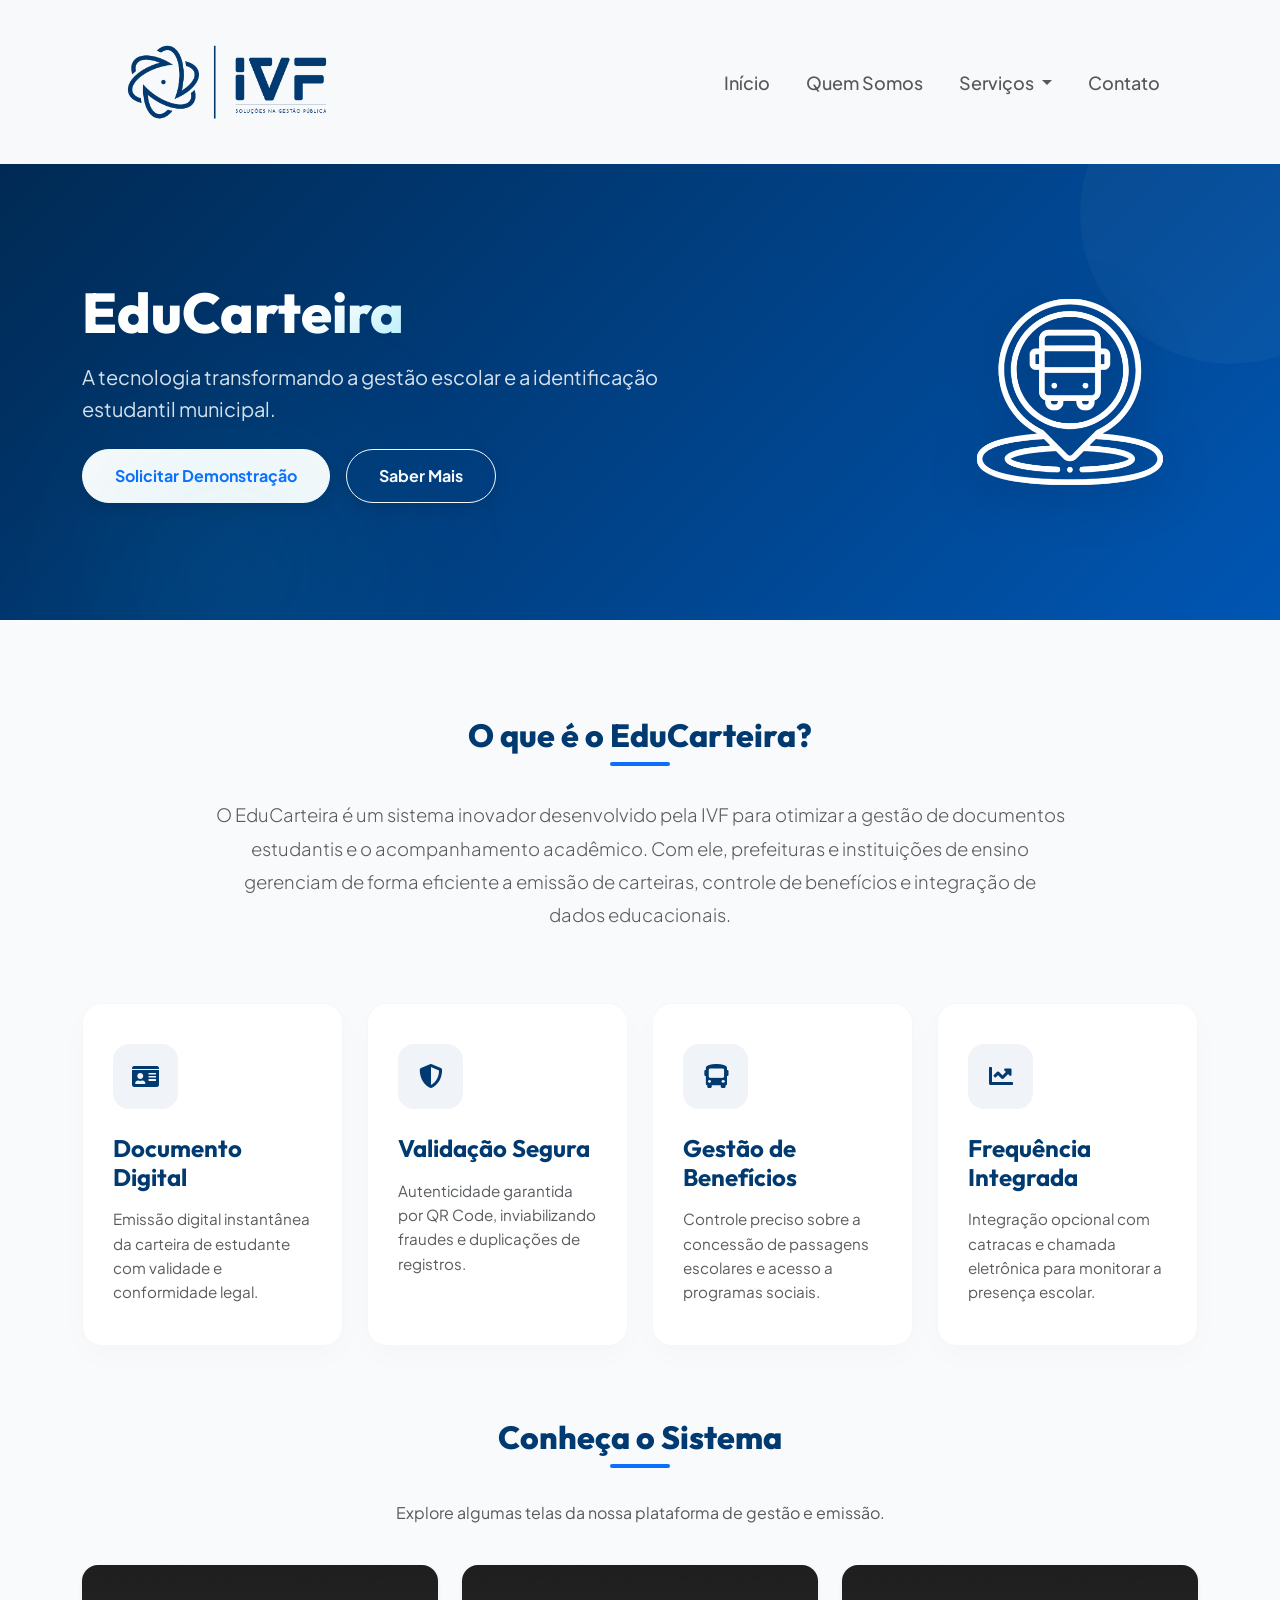
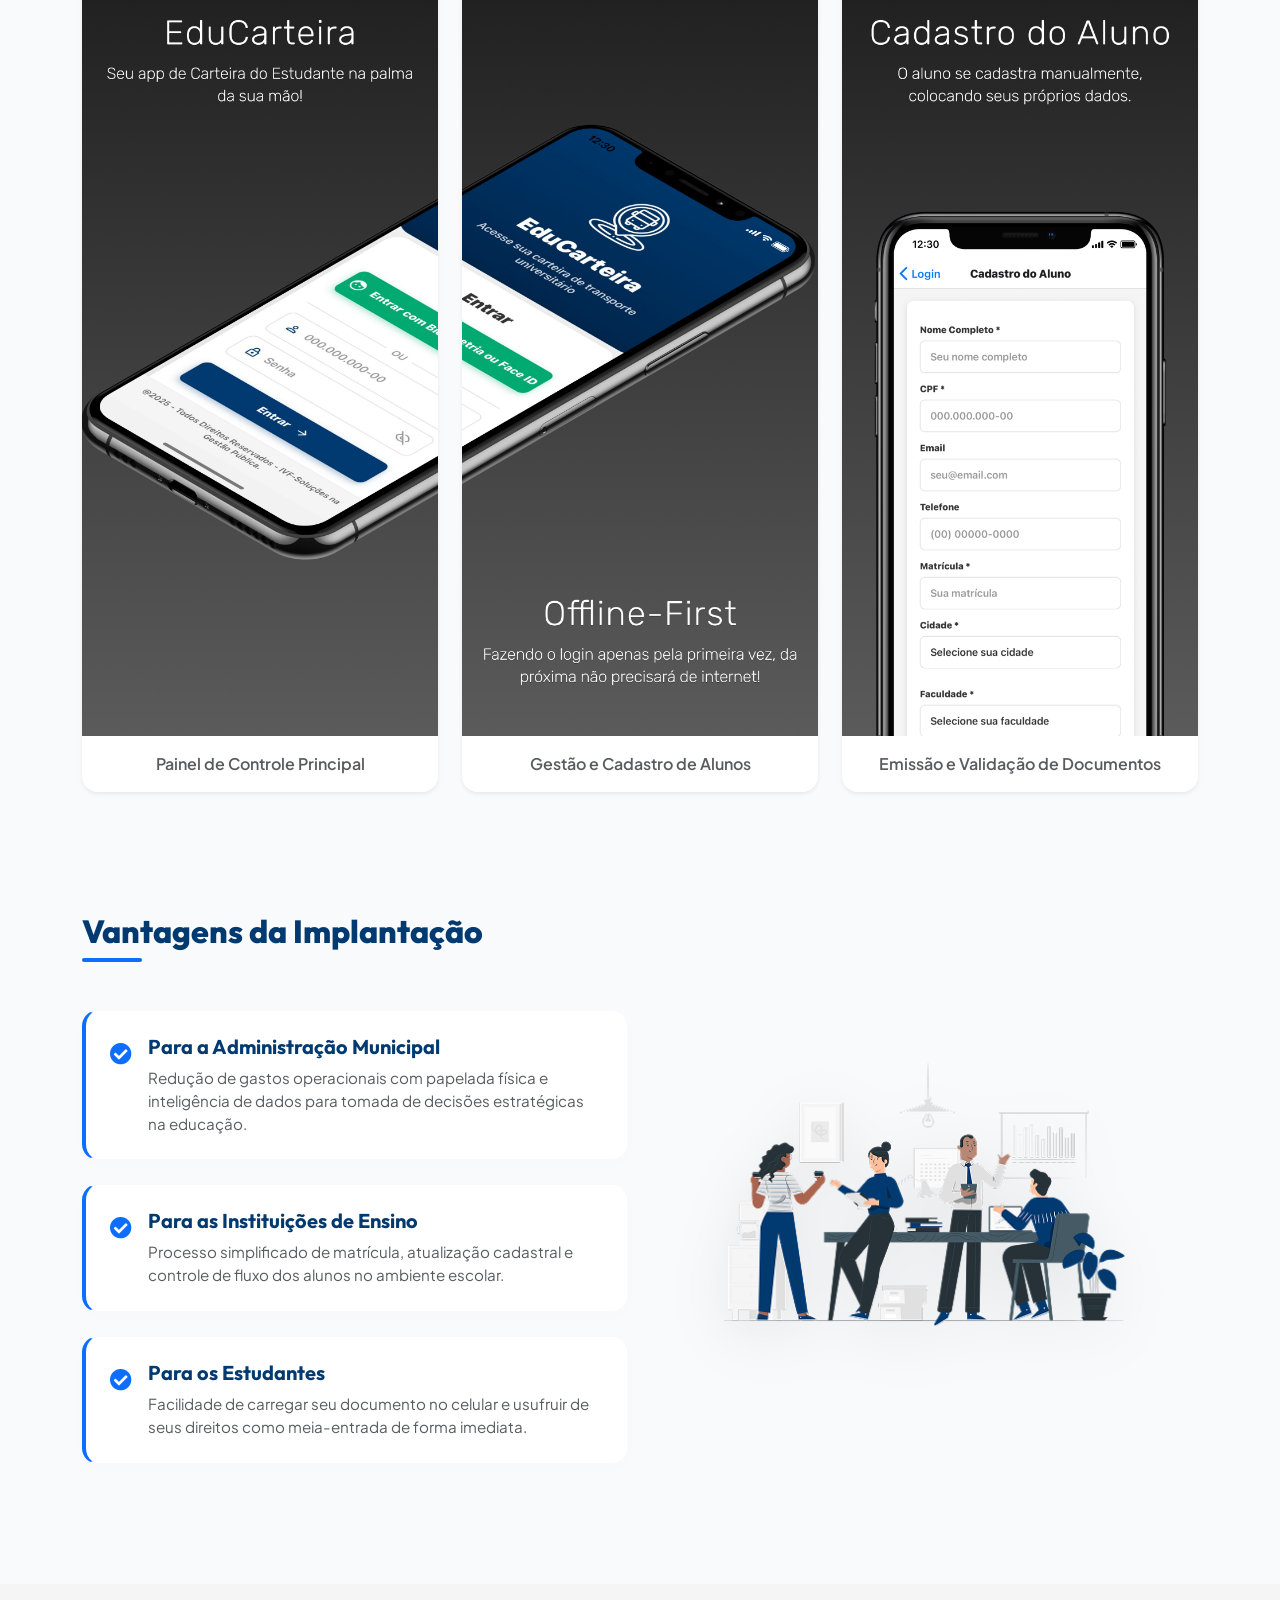
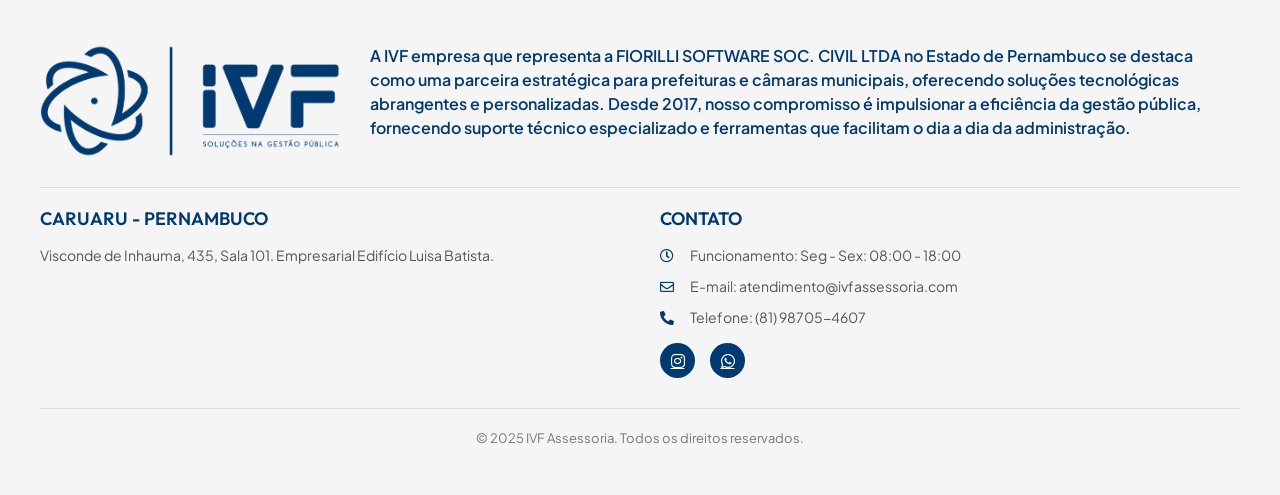
==== educarteira.html @ ff4ed15a "Quarto Commit" ====
<!DOCTYPE html>
<html lang="pt-br">
  <head>
    <meta charset="UTF-8" />
    <meta name="viewport" content="width=device-width, initial-scale=1.0" />
    <title>EduCarteira - IVF ASSESSORIA</title>
    <link rel="preconnect" href="https://fonts.googleapis.com">
    <link rel="preconnect" href="https://fonts.gstatic.com" crossorigin>
    <link href="https://fonts.googleapis.com/css2?family=Outfit:wght@400;600;700;800&family=Plus+Jakarta+Sans:wght@400;500;600;700&display=swap" rel="stylesheet">
    <link rel="stylesheet" href="https://cdn.jsdelivr.net/npm/bootstrap-icons@1.11.3/font/bootstrap-icons.css" integrity="sha384-tViUnnbYAV00FLIhhi3v/dWt3Jxw4gZQcNoSCxCIFNJVCx7/D55/wXsrNIRANwdD" crossorigin="anonymous"/>
    <link href="https://cdn.jsdelivr.net/npm/bootstrap@5.3.2/dist/css/bootstrap.min.css" rel="stylesheet" integrity="sha384-T3c6CoIi6uLrA9TneNEoa7RxnatzjcDSCmG1MXxSR1GAsXEV/Dwwykc2MPK8M2HN" crossorigin="anonymous">
    <link rel="stylesheet" href="https://cdnjs.cloudflare.com/ajax/libs/font-awesome/5.15.4/css/all.min.css" integrity="sha512-1ycn6IcaQQ40/MKBW2W4Rhis/DbILU74C1vSrLJxCq57o941Ym01SwNsOMqvEBFlcgUa6xLiPY/NS5R+E6ztJQ==" crossorigin="anonymous" referrerpolicy="no-referrer" />
    <link rel="stylesheet" href="./assets/css/style.css" />
    <link rel="shortcut icon" type="image/x-icon" href="assets/imgs/icon_white.ico">
    <style>
      :root {
        --primary-color: #003a70;
        --secondary-color: #0d6efd;
        --accent-color: #0dcaf0;
        --hero-bg: linear-gradient(135deg, #002a54 0%, #0056b3 100%);
        --accent-light: rgba(13, 202, 240, 0.15);
        --primary-light: rgba(0, 58, 112, 0.06);
      }

      body {
        font-family: 'Plus Jakarta Sans', sans-serif;
        color: #333333;
        background-color: #f8fafc;
      }

      h1, h2, h3, h4, h5, h6 {
        font-family: 'Outfit', sans-serif;
      }

      /* Hero section */
      .subpage-hero {
        background: var(--hero-bg);
        padding: 100px 0;
        position: relative;
        overflow: hidden;
      }

      .subpage-hero::before {
        content: '';
        position: absolute;
        width: 300px;
        height: 300px;
        background: rgba(255, 255, 255, 0.03);
        border-radius: 50%;
        top: -100px;
        right: -100px;
      }

      .subpage-hero::after {
        content: '';
        position: absolute;
        width: 200px;
        height: 200px;
        background: var(--accent-light);
        filter: blur(100px);
        bottom: -50px;
        left: 10%;
        border-radius: 50%;
      }

      .hero-title {
        font-size: 3.5rem;
        font-weight: 800;
        background: linear-gradient(135deg, #ffffff 40%, var(--accent-color) 100%);
        -webkit-background-clip: text;
        -webkit-text-fill-color: transparent;
        animation: glowingText 4s infinite;
      }

      .hero-subtitle {
        font-size: 1.25rem;
        color: rgba(255, 255, 255, 0.85);
        max-width: 600px;
        line-height: 1.6;
      }

      /* Cards */
      .feature-card {
        background: #ffffff;
        border-radius: 20px;
        border: 1px solid rgba(0, 0, 0, 0.03);
        box-shadow: 0 10px 30px rgba(0, 0, 0, 0.02);
        padding: 40px 30px;
        transition: all 0.4s cubic-bezier(0.165, 0.84, 0.44, 1);
        height: 100%;
        position: relative;
        overflow: hidden;
      }

      .feature-card::before {
        content: '';
        position: absolute;
        width: 100%;
        height: 4px;
        background: var(--secondary-color);
        top: 0;
        left: 0;
        transform: scaleX(0);
        transform-origin: left;
        transition: transform 0.4s ease;
      }

      .feature-card:hover {
        transform: translateY(-8px);
        box-shadow: 0 20px 40px rgba(0, 58, 112, 0.08);
      }

      .feature-card:hover::before {
        transform: scaleX(1);
      }

      .feature-icon-box {
        width: 65px;
        height: 65px;
        border-radius: 16px;
        background: var(--primary-light);
        color: var(--primary-color);
        display: flex;
        align-items: center;
        justify-content: center;
        font-size: 24px;
        margin-bottom: 25px;
        transition: all 0.3s ease;
      }

      .feature-card:hover .feature-icon-box {
        background: var(--primary-color);
        color: #ffffff;
        transform: rotate(5deg);
      }

      /* Benefit item */
      .benefit-item {
        background: #ffffff;
        border-radius: 16px;
        border: 1px solid rgba(0, 0, 0, 0.02);
        box-shadow: 0 4px 20px rgba(0, 0, 0, 0.01);
        padding: 24px;
        transition: all 0.3s ease;
        border-left: 4px solid var(--secondary-color);
      }

      .benefit-item:hover {
        background: #ffffff;
        transform: translateX(8px);
        box-shadow: 0 10px 30px rgba(0, 58, 112, 0.06);
      }

      .benefit-icon {
        color: var(--secondary-color);
        font-size: 22px;
        margin-top: 2px;
      }

      .section-title {
        color: var(--primary-color);
        font-weight: 800;
        position: relative;
        display: inline-block;
        padding-bottom: 12px;
      }

      .section-title::after {
        content: '';
        position: absolute;
        width: 60px;
        height: 4px;
        background: var(--secondary-color);
        bottom: 0;
        left: 50%;
        transform: translateX(-50%);
        border-radius: 2px;
      }

      .section-title.text-start::after {
        left: 0;
        transform: none;
      }

      .btn-custom {
        border-radius: 30px;
        font-weight: 700;
        padding: 14px 32px;
        transition: all 0.3s ease;
        box-shadow: 0 5px 15px rgba(0, 0, 0, 0.1);
      }

      .btn-custom:hover {
        transform: translateY(-2px);
        box-shadow: 0 8px 25px rgba(0, 0, 0, 0.15);
        color: #ffffff !important;
      }
    </style>
  </head>
  <body>
    <!--Cabeçalho-->
    <header class="navbar navbar-expand-sm navbar-light bg-light">
      <div class="container">
        <a class="navbar-brand" href="index.html">
          <img src="./assets/imgs/icon_full_blue1.png" alt="Logo - IVF" />
        </a>
        <button class="navbar-toggler" type="button" data-bs-toggle="collapse" data-bs-target="#navbarNav" aria-controls="navbarNav" aria-expanded="false" aria-label="Toggle navigation">
          <span class="navbar-toggler-icon"></span>
        </button>
        <div class="collapse navbar-collapse" id="navbarNav">
          <ul class="navbar-nav ms-auto">
            <li class="nav-item">
              <a class="nav-link" href="index.html#inicio">Início</a>
            </li>
            <li class="nav-item">
              <a class="nav-link" href="index.html#quem-somos">Quem Somos</a>
            </li>
            <li class="nav-item dropdown">
              <a class="nav-link dropdown-toggle" href="#" id="navbarDropdown" role="button" data-bs-toggle="dropdown" aria-expanded="false">
                Serviços
              </a>
              <ul class="dropdown-menu" aria-labelledby="navbarDropdown">
                <li class="dropdown-submenu">
                  <a class="dropdown-item dropdown-toggle" href="#">Softwares</a>
                  <ul class="dropdown-menu">
                    <li><a class="dropdown-item" href="educarteira.html">EduCarteira</a></li>
                    <li><a class="dropdown-item" href="recadastramento-imobiliario.html">Recadastramento Imobiliário</a></li>
                    <li><a class="dropdown-item" href="feiraraiz.html">FeiraRaiz</a></li>
                    <li><a class="dropdown-item" href="sgce.html">SGCE (Sistema de Gerenciamento de Estoque)</a></li>
                  </ul>
                </li>
                <li><hr class="dropdown-divider"></li>
                <li><a class="dropdown-item" href="index.html#nossos-serviços">Outros Serviços</a></li>
              </ul>
            </li>
            <li class="nav-item">
              <a class="nav-link" href="index.html#contato">Contato</a>
            </li>
          </ul>
        </div>
      </div>
    </header>

    <!-- Hero Section -->
    <div class="subpage-hero">
      <div class="container d-flex flex-column flex-md-row align-items-center justify-content-between">
        <div class="text-center text-md-start">
          <h1 class="hero-title mb-3">EduCarteira</h1>
          <p class="hero-subtitle mb-4">A tecnologia transformando a gestão escolar e a identificação estudantil municipal.</p>
          <div class="d-flex justify-content-center justify-content-md-start gap-3 mt-4">
            <a href="index.html#contato" class="btn btn-light btn-custom text-primary">Solicitar Demonstração</a>
            <a href="#detalhes" class="btn btn-outline-light btn-custom">Saber Mais</a>
          </div>
        </div>
        <div class="mt-5 mt-md-0 d-flex justify-content-center">
          <img src="./assets/imgs/logobranca.png" alt="EduCarteira Logo" class="rotating-logo img-fluid" style="max-width: 280px; filter: drop-shadow(0px 10px 25px rgba(0,0,0,0.25)); animation: floatingAnimation 4s ease-in-out infinite;" />
        </div>
      </div>
    </div>

    <!-- Main Section -->
    <div id="detalhes" class="container my-5 py-5">
      <div class="text-center mb-5">
        <h2 class="section-title mb-4">O que é o EduCarteira?</h2>
        <p class="lead mx-auto text-muted mt-2" style="max-width: 850px; font-size: 1.15rem; line-height: 1.8;">O EduCarteira é um sistema inovador desenvolvido pela IVF para otimizar a gestão de documentos estudantis e o acompanhamento acadêmico. Com ele, prefeituras e instituições de ensino gerenciam de forma eficiente a emissão de carteiras, controle de benefícios e integração de dados educacionais.</p>
      </div>

      <!-- Cards de Funcionalidades -->
      <div class="row g-4 mt-4">
        <div class="col-md-6 col-lg-3">
          <div class="card feature-card">
            <div class="feature-icon-box">
              <i class="fas fa-id-card"></i>
            </div>
            <h4 class="fw-bold mb-3" style="color: var(--primary-color);">Documento Digital</h4>
            <p class="text-muted mb-0" style="font-size: 0.95rem; line-height: 1.6;">Emissão digital instantânea da carteira de estudante com validade e conformidade legal.</p>
          </div>
        </div>
        <div class="col-md-6 col-lg-3">
          <div class="card feature-card">
            <div class="feature-icon-box">
              <i class="fas fa-shield-alt"></i>
            </div>
            <h4 class="fw-bold mb-3" style="color: var(--primary-color);">Validação Segura</h4>
            <p class="text-muted mb-0" style="font-size: 0.95rem; line-height: 1.6;">Autenticidade garantida por QR Code, inviabilizando fraudes e duplicações de registros.</p>
          </div>
        </div>
        <div class="col-md-6 col-lg-3">
          <div class="card feature-card">
            <div class="feature-icon-box">
              <i class="fas fa-bus"></i>
            </div>
            <h4 class="fw-bold mb-3" style="color: var(--primary-color);">Gestão de Benefícios</h4>
            <p class="text-muted mb-0" style="font-size: 0.95rem; line-height: 1.6;">Controle preciso sobre a concessão de passagens escolares e acesso a programas sociais.</p>
          </div>
        </div>
        <div class="col-md-6 col-lg-3">
          <div class="card feature-card">
            <div class="feature-icon-box">
              <i class="fas fa-chart-line"></i>
            </div>
            <h4 class="fw-bold mb-3" style="color: var(--primary-color);">Frequência Integrada</h4>
            <p class="text-muted mb-0" style="font-size: 0.95rem; line-height: 1.6;">Integração opcional com catracas e chamada eletrônica para monitorar a presença escolar.</p>
          </div>
        </div>
      </div>

      <!-- Interface/Screenshot Gallery Section -->
      <div class="row mt-5 pt-4">
        <div class="col-12 text-center mb-4">
          <h3 class="section-title">Conheça o Sistema</h3>
          <p class="text-muted mt-2">Explore algumas telas da nossa plataforma de gestão e emissão.</p>
        </div>
        <div class="col-md-4 mb-4">
          <div class="card border-0 shadow-sm overflow-hidden h-100" style="border-radius: 16px; transition: transform 0.3s ease;">
            <img src="./assets/imgs/1.jpg" alt="EduCarteira - Tela 1" class="img-fluid" style="object-fit: cover; transition: transform 0.3s ease;" onmouseover="this.style.transform='scale(1.05)'" onmouseout="this.style.transform='scale(1)'">
            <div class="card-body bg-white text-center">
              <p class="text-muted mb-0 fw-semibold">Painel de Controle Principal</p>
            </div>
          </div>
        </div>
        <div class="col-md-4 mb-4">
          <div class="card border-0 shadow-sm overflow-hidden h-100" style="border-radius: 16px; transition: transform 0.3s ease;">
            <img src="./assets/imgs/2.jpg" alt="EduCarteira - Tela 2" class="img-fluid" style="object-fit: cover; transition: transform 0.3s ease;" onmouseover="this.style.transform='scale(1.05)'" onmouseout="this.style.transform='scale(1)'">
            <div class="card-body bg-white text-center">
              <p class="text-muted mb-0 fw-semibold">Gestão e Cadastro de Alunos</p>
            </div>
          </div>
        </div>
        <div class="col-md-4 mb-4">
          <div class="card border-0 shadow-sm overflow-hidden h-100" style="border-radius: 16px; transition: transform 0.3s ease;">
            <img src="./assets/imgs/3.jpg" alt="EduCarteira - Tela 3" class="img-fluid" style="object-fit: cover; transition: transform 0.3s ease;" onmouseover="this.style.transform='scale(1.05)'" onmouseout="this.style.transform='scale(1)'">
            <div class="card-body bg-white text-center">
              <p class="text-muted mb-0 fw-semibold">Emissão e Validação de Documentos</p>
            </div>
          </div>
        </div>
      </div>

      <!-- Benefícios Section -->
      <div class="row align-items-center mt-5 pt-5">
        <div class="col-lg-6">
          <h3 class="section-title text-start mb-5">Vantagens da Implantação</h3>
          
          <div class="d-flex gap-3 mb-4 benefit-item">
            <div class="benefit-icon">
              <i class="fas fa-check-circle"></i>
            </div>
            <div>
              <h5 class="fw-bold mb-2" style="color: var(--primary-color);">Para a Administração Municipal</h5>
              <p class="text-muted mb-0" style="font-size: 0.95rem;">Redução de gastos operacionais com papelada física e inteligência de dados para tomada de decisões estratégicas na educação.</p>
            </div>
          </div>

          <div class="d-flex gap-3 mb-4 benefit-item">
            <div class="benefit-icon">
              <i class="fas fa-check-circle"></i>
            </div>
            <div>
              <h5 class="fw-bold" style="color: var(--primary-color);">Para as Instituições de Ensino</h5>
              <p class="text-muted mb-0" style="font-size: 0.95rem;">Processo simplificado de matrícula, atualização cadastral e controle de fluxo dos alunos no ambiente escolar.</p>
            </div>
          </div>

          <div class="d-flex gap-3 mb-4 benefit-item">
            <div class="benefit-icon">
              <i class="fas fa-check-circle"></i>
            </div>
            <div>
              <h5 class="fw-bold" style="color: var(--primary-color);">Para os Estudantes</h5>
              <p class="text-muted mb-0" style="font-size: 0.95rem;">Facilidade de carregar seu documento no celular e usufruir de seus direitos como meia-entrada de forma imediata.</p>
            </div>
          </div>
        </div>
        <div class="col-lg-6 text-center mt-5 mt-lg-0">
          <img src="./assets/imgs/At the office-pana 1.png" alt="Gestão e Planejamento" class="img-fluid" style="max-height: 420px; filter: drop-shadow(0 15px 30px rgba(0,0,0,0.08)); animation: floatingAnimation 6s ease-in-out infinite;" />
        </div>
      </div>
    </div>

    <!-- Footer Section -->
    <footer class="footer">
      <div class="footer-container">
        <div class="footer-top">
          <div class="footer-logo">
            <img src="./assets/imgs/icon_full_blue.png" alt="IVF Logo">
          </div>
          <div class="footer-info">
            <p class="company-title">A IVF empresa que representa a FIORILLI SOFTWARE SOC. CIVIL LTDA no Estado de Pernambuco se destaca como uma parceira estratégica para prefeituras e câmaras municipais, oferecendo soluções tecnológicas abrangentes e personalizadas. Desde 2017, nosso compromisso é impulsionar a eficiência da gestão pública, fornecendo suporte técnico especializado e ferramentas que facilitam o dia a dia da administração.</p>
          </div>
        </div>
        
        <div class="footer-divider"></div>
        
        <div class="footer-bottom">
          <div class="footer-location">
            <h4>CARUARU - PERNAMBUCO</h4>
            <p>Visconde de Inhauma, 435, Sala 101. Empresarial Edifício Luisa Batista.</p>
          </div>
          <div class="footer-contact">
            <h4>CONTATO</h4>
            <p><i class="far fa-clock"></i> Funcionamento: Seg - Sex: 08:00 - 18:00</p>
            <p><i class="far fa-envelope"></i> E-mail: atendimento@ivfassessoria.com</p>
            <p><i class="fas fa-phone-alt"></i> Telefone: (81) 98705-4607</p>
            <div class="footer-social">
              <a href="https://www.instagram.com/ivfassessoria/" target="_blank"><i class="fab fa-instagram"></i></a>
              <a href="https://wa.me/5581987054607" target="_blank"><i class="fab fa-whatsapp"></i></a>
            </div>
          </div>
        </div>
        
        <div class="footer-copyright">
          <p>&copy; 2025 IVF Assessoria. Todos os direitos reservados.</p>
        </div>
      </div>
    </footer>

    <script src="https://cdn.jsdelivr.net/npm/bootstrap@5.3.2/dist/js/bootstrap.bundle.min.js" integrity="sha384-C6RzsynM9kWDrMNeT87bh95OGNyZPhcTNXj1NW7RuBCsyN/o0jlpcV8Qyq46cDfL" crossorigin="anonymous"></script>
    <script src="./assets/script/script.js"></script>
  </body>
</html>
---- assets/css/style.css ----
body {
    margin: 0;
    font-family: 'Plus Jakarta Sans', -apple-system, BlinkMacSystemFont, 'Segoe UI', Roboto, sans-serif;
    padding: 0;
}

h1, h2, h3, h4, h5, h6 {
    font-family: 'Outfit', sans-serif;
}

.section-title {
    font-size: clamp(24px, 4vw, 32px);
    font-weight: 800;
    color: #003a70;
    position: relative;
    display: inline-block;
    padding-bottom: 12px;
    margin-bottom: 25px;
    font-family: 'Outfit', sans-serif;
}

.section-title::after {
    content: '';
    position: absolute;
    width: 50px;
    height: 3px;
    background-color: #0dcaf0;
    bottom: 0;
    left: 50%;
    transform: translateX(-50%);
    border-radius: 2px;
    transition: all 0.3s ease;
}

.section-title.text-start::after {
    left: 0;
    transform: none;
}

@media (max-width: 991px) {
    .section-title {
        display: block;
        text-align: center;
    }
    .section-title::after {
        left: 50%;
        transform: translateX(-50%);
    }
}

header {
    background-color: white;
    display: flex;
    justify-content: space-between;
    align-items: center;
    padding: 0px 20px;
    box-shadow: 0 2px 5px rgba(0, 0, 0, 0.1);

    img {
        width: 230px;
        height: auto;
        margin-left: 30px;
    }
}

.navbar-nav {
    display: flex;
    gap: 20px;
    margin-right: 30px;
    list-style: none;
}

.navbar-nav > li {
    text-decoration: none;
    color: #003a70;
    font-size: 18px;
    font-weight: 500;
}

/* Dropdown Styles */
.navbar-nav .nav-item.dropdown:hover > .dropdown-menu {
    display: block;
}

.dropdown-menu {
    background-color: #ffffff;
    border: none;
    box-shadow: 0 4px 10px rgba(0,0,0,0.1);
    border-radius: 8px;
    padding: 10px 0;
    margin-top: 0;
}

.dropdown-item {
    color: #003a70;
    font-weight: 500;
    padding: 8px 20px;
    transition: all 0.3s ease;
}

.dropdown-item:hover {
    background-color: #f8f9fa;
    color: #0056b3;
    padding-left: 25px;
}

/* Nested Submenu Styles */
.dropdown-submenu {
    position: relative;
}

.dropdown-submenu > .dropdown-menu {
    top: 0;
    right: 100%;
    left: auto;
    margin-top: -1px;
    display: none;
}

.dropdown-submenu:hover > .dropdown-menu {
    display: block;
}

/* Responsive adjustment for submenus */
@media (max-width: 768px) {
    .dropdown-submenu > .dropdown-menu {
        position: static;
        display: block;
        margin-left: 20px;
        box-shadow: none;
        border-left: 2px solid #003a70;
        border-radius: 0;
    }
}

.navbar-nav > li:hover a:hover {
    color: blue;
}

@keyframes fadeInUp {
    from {
        opacity: 0;
        transform: translateY(10px);
    }

    to {
        opacity: 1;
        transform: translateY(0);
    }
}

@keyframes floatingAnimation {
    0% {
        transform: translateY(0);
    }

    50% {
        transform: translateY(-15px);
    }

    100% {
        transform: translateY(0);
    }
}

@keyframes glowingText {
    0% {
        text-shadow: 0 0 5px rgba(255, 255, 255, 0.3);
    }

    50% {
        text-shadow: 0 0 8px rgba(255, 255, 255, 0.8);
    }

    100% {
        text-shadow: 0 0 5px rgba(255, 255, 255, 0.3);
    }
}

.hero-section {
    background: linear-gradient(135deg, #001f40 0%, #003a70 100%), url(../imgs/Component\ 1.svg);
    background-blend-mode: overlay;
    background-size: cover;
    background-position: center;
    background-repeat: no-repeat;
    padding: 120px 0 100px 0;
    position: relative;
    overflow: hidden;
    color: #ffffff;
}

.hero-badge {
    display: inline-block;
    background: rgba(13, 202, 240, 0.15);
    color: #0dcaf0;
    font-family: 'Outfit', sans-serif;
    font-weight: 600;
    font-size: 14px;
    padding: 6px 16px;
    border-radius: 30px;
    margin-bottom: 20px;
    letter-spacing: 0.5px;
    border: 1px solid rgba(13, 202, 240, 0.3);
    animation: fadeInUp 1s ease-out;
}

.hero-title {
    font-size: clamp(2.2rem, 5vw, 3.8rem);
    font-weight: 800;
    line-height: 1.15;
    background: linear-gradient(135deg, #ffffff 40%, #0dcaf0 100%);
    -webkit-background-clip: text;
    -webkit-text-fill-color: transparent;
    margin-bottom: 25px;
    animation: glowingText 3s infinite;
}

.hero-text {
    font-size: clamp(16px, 1.8vw, 18px);
    color: rgba(255, 255, 255, 0.85);
    line-height: 1.6;
    margin-bottom: 35px;
    max-width: 95%;
    animation: fadeInUp 1s ease-out forwards;
    animation-delay: 0.3s;
}

.hero-actions {
    animation: fadeInUp 1s ease-out forwards;
    animation-delay: 0.5s;
}

.btn-custom-hero {
    background-color: #0dcaf0;
    color: #ffffff;
    border: none;
    border-radius: 30px;
    padding: 12px 28px;
    font-weight: 700;
    font-family: 'Outfit', sans-serif;
    transition: all 0.3s ease;
    text-decoration: none;
    box-shadow: 0 4px 15px rgba(13, 202, 240, 0.3);
    display: inline-block;
}

.btn-custom-hero:hover {
    background-color: #0baccc;
    color: #ffffff;
    transform: translateY(-3px);
    box-shadow: 0 8px 25px rgba(13, 202, 240, 0.5);
}

.btn-custom-hero-outline {
    background-color: transparent;
    color: #ffffff;
    border: 2px solid rgba(255, 255, 255, 0.4);
    border-radius: 30px;
    padding: 10px 28px;
    font-weight: 700;
    font-family: 'Outfit', sans-serif;
    transition: all 0.3s ease;
    text-decoration: none;
    display: inline-block;
}

.btn-custom-hero-outline:hover {
    background-color: rgba(255, 255, 255, 0.1);
    border-color: #ffffff;
    color: #ffffff;
    transform: translateY(-3px);
}

.hero-image-wrapper {
    position: relative;
    display: inline-block;
    animation: floatingAnimation 6s ease-in-out infinite;
    transition: all 0.5s ease;
}

.hero-illustration {
    max-height: 400px;
    width: auto;
    filter: drop-shadow(0 10px 30px rgba(0, 0, 0, 0.15));
    transition: transform 0.5s ease;
}

.hero-illustration:hover {
    transform: scale(1.03);
}

/* Apresentação da Empresa */
.intro-section {
    background-color: #ffffff;
    overflow: hidden;
}

.intro-content {
    animation: slideInLeft 1s ease-out;
}

.intro-description {
    color: #4b5563;
    font-size: 16px;
    line-height: 1.7;
    margin-bottom: 20px;
    text-align: justify;
}

.intro-image-wrapper {
    position: relative;
    display: inline-block;
    animation: slideInRight 1s ease-out;
}

.intro-illustration {
    max-height: 420px;
    transition: all 0.5s cubic-bezier(0.165, 0.84, 0.44, 1);
    border-radius: 20px !important;
}

.intro-illustration:hover {
    transform: scale(1.03) rotate(1deg);
    box-shadow: 0 20px 40px rgba(0, 58, 112, 0.12) !important;
}

.parallax-container {
    position: relative;
    height: 400px;
    overflow: hidden;
    background: linear-gradient(135deg, #f0f4f8 0%, #d9e2ec 100%);
    display: flex;
    align-items: center;
    justify-content: center;
    padding: 0 50px;
}

.parallax-image {
    position: absolute;
    opacity: 0.08;
    transition: transform 0.3s ease-out;
    z-index: 1;
}

.parallax-image.left {
    left: 10%;
    transform: rotate(-15deg);
}

.parallax-image.right {
    right: 10%;
    transform: rotate(15deg);
}

.parallax-logo {
    width: clamp(200px, 25vw, 300px);
    height: auto;
}

.parallax-glass-card {
    background: rgba(255, 255, 255, 0.45);
    backdrop-filter: blur(12px);
    -webkit-backdrop-filter: blur(12px);
    border: 1px solid rgba(255, 255, 255, 0.6);
    border-radius: 24px;
    padding: 45px 30px;
    box-shadow: 0 20px 40px rgba(0, 58, 112, 0.06);
    max-width: 750px;
    z-index: 2;
    transition: all 0.3s ease;
}

.parallax-glass-card:hover {
    transform: translateY(-3px);
    background: rgba(255, 255, 255, 0.55);
    border-color: rgba(255, 255, 255, 0.8);
    box-shadow: 0 25px 50px rgba(0, 58, 112, 0.1);
}

.parallax-glass-card h2 {
    color: #003a70;
    font-size: clamp(20px, 3vw, 26px);
    font-weight: 700;
    line-height: 1.45;
    margin: 0;
}

/* Pilares de Valor */
.pillars-section {
    background-color: #f8fafc;
    padding: 80px 0;
}

.pillars {
    margin: 0;
}

.pillar-card {
    background-color: #ffffff;
    border-radius: 20px;
    padding: 40px 30px;
    box-shadow: 0 10px 30px rgba(0, 58, 112, 0.04);
    transition: transform 0.4s cubic-bezier(0.165, 0.84, 0.44, 1), box-shadow 0.4s ease, border-color 0.4s ease;
    border: 1px solid rgba(0, 58, 112, 0.05);
    height: 100%;
    text-align: center;
}

.pillar-card:hover {
    transform: translateY(-10px);
    box-shadow: 0 20px 40px rgba(0, 58, 112, 0.1);
    border-color: rgba(13, 202, 240, 0.3);
}

.pillar-icon {
    width: 76px;
    height: 76px;
    margin: 0 auto 25px;
    background-color: rgba(0, 58, 112, 0.05);
    border-radius: 18px;
    padding: 16px;
    display: flex;
    align-items: center;
    justify-content: center;
    transition: all 0.4s cubic-bezier(0.165, 0.84, 0.44, 1);
}

.pillar-card:hover .pillar-icon {
    background-color: #003a70;
    transform: scale(1.1) rotate(6deg);
}

.pillar-card:hover .pillar-icon img {
    filter: brightness(0) invert(1);
}

.pillar-icon img {
    width: 100%;
    height: 100%;
    object-fit: contain;
    transition: all 0.3s ease;
}

.pillar-card h3 {
    color: #003a70;
    font-size: 20px;
    font-weight: 700;
    margin-bottom: 15px;
    font-family: 'Outfit', sans-serif;
}

.pillar-card p {
    color: #556070;
    font-size: 15px;
    line-height: 1.6;
    margin: 0;
}

.who-we-are {
    background: linear-gradient(135deg, #001f40 0%, #003a70 100%);
    color: white;
    padding: 90px 0;
    position: relative;
    overflow: hidden;
}

.animated-logo-container {
    display: flex;
    justify-content: center;
    align-items: center;
}

.animated-logo {
    position: relative;
    display: inline-flex;
    justify-content: center;
    align-items: center;
}

.animated-logo::after {
    content: '';
    position: absolute;
    width: 250px;
    height: 250px;
    background: rgba(13, 202, 240, 0.25);
    filter: blur(70px);
    border-radius: 50%;
    top: 50%;
    left: 50%;
    transform: translate(-50%, -50%);
    z-index: 1;
    pointer-events: none;
    animation: glowPulse 4s ease-in-out infinite alternate;
}

@keyframes glowPulse {
    0% {
        transform: translate(-50%, -50%) scale(0.9);
        opacity: 0.6;
    }
    100% {
        transform: translate(-50%, -50%) scale(1.1);
        opacity: 1;
    }
}

@keyframes slowSpin {
    from {
        transform: rotate(0deg);
    }
    to {
        transform: rotate(360deg);
    }
}

.rotating-logo {
    width: clamp(180px, 20vw, 260px);
    height: auto;
    position: relative;
    z-index: 2;
    animation: slowSpin 35s linear infinite;
    filter: drop-shadow(0 0 15px rgba(13, 202, 240, 0.2));
}

.content-wrapper {
    padding-left: 0px;
}

.content-wrapper .section-title {
    color: #ffffff;
    font-size: 32px;
    font-weight: 800;
}

.content-wrapper .section-title::after {
    background-color: #0dcaf0;
}

.text-content {
    max-width: 100%;
}

.text-content p {
    font-size: 16px;
    line-height: 1.8;
    color: rgba(255, 255, 255, 0.85);
    margin-bottom: 25px;
    text-align: justify;
}

.text-content p:last-child {
    margin-bottom: 0;
}


.our-services {
    padding: 80px 0;
    background-color: #ffffff;
}

.our-services h2 {
    text-align: center;
    color: #003a70;
    font-size: 36px;
    font-weight: 800;
    margin-bottom: 15px;
    font-family: 'Outfit', sans-serif;
}

.services-description {
    text-align: center;
    max-width: 750px;
    margin: 0 auto 50px;
    color: #556070;
    font-size: 16px;
    line-height: 1.6;
}

.services-container {
    position: relative;
    max-width: 1240px;
    margin: 0 auto;
    padding: 0 45px;
}

.services-slider {
    display: flex;
    overflow-x: hidden;
    scroll-behavior: smooth;
    gap: 24px;
    padding: 25px 8px;
    transition: all 0.3s ease;
    scrollbar-width: none;
}

.services-slider::-webkit-scrollbar {
    display: none;
}

.service-card {
    flex: 0 0 calc(33.333% - 16px);
    background: linear-gradient(135deg, #091a36 0%, #003a70 100%);
    color: white;
    padding: 35px 25px;
    border-radius: 16px;
    box-shadow: 0 10px 30px rgba(0, 58, 112, 0.1);
    transition: transform 0.4s cubic-bezier(0.165, 0.84, 0.44, 1), box-shadow 0.4s ease, border-color 0.4s ease;
    border: 1px solid rgba(255, 255, 255, 0.05);
    display: flex;
    flex-direction: column;
    position: relative;
}

@media (max-width: 991px) {
    .service-card {
        flex: 0 0 calc(50% - 12px);
    }
}

.service-card:hover {
    transform: translateY(-8px) scale(1.02);
    box-shadow: 0 20px 40px rgba(0, 58, 112, 0.25);
    border-color: rgba(13, 202, 240, 0.4);
}

/* Featured Software card highlights */
.service-card.featured-software {
    background: linear-gradient(135deg, #04142b 0%, #003a70 100%);
    border: 1px dashed rgba(13, 202, 240, 0.4);
}

.service-card.featured-software:hover {
    border-style: solid;
    border-color: #0dcaf0;
}

.software-badge {
    position: absolute;
    top: 15px;
    right: 15px;
    background: linear-gradient(135deg, #0dcaf0 0%, #0baccc 100%);
    color: #ffffff;
    font-size: 11px;
    font-weight: 700;
    text-transform: uppercase;
    padding: 4px 10px;
    border-radius: 20px;
    letter-spacing: 0.5px;
    box-shadow: 0 4px 10px rgba(13, 202, 240, 0.2);
}

.service-icon {
    font-size: 2.8rem;
    color: #0dcaf0;
    margin-bottom: 20px;
    display: block;
    text-align: center;
    transition: transform 0.4s ease;
}

.service-card:hover .service-icon {
    transform: scale(1.1) rotate(5deg);
    color: #ffffff;
}

.service-card h3 {
    font-size: 20px;
    margin-bottom: 15px;
    font-weight: 700;
    color: #ffffff;
    text-align: center;
    font-family: 'Outfit', sans-serif;
}

.service-card p {
    font-size: 14.5px;
    line-height: 1.6;
    color: rgba(255, 255, 255, 0.8);
    flex-grow: 1;
    margin-bottom: 20px;
}

.service-link-btn {
    display: inline-block;
    align-self: center;
    background: rgba(13, 202, 240, 0.15);
    color: #0dcaf0;
    text-decoration: none;
    font-size: 13px;
    font-weight: 700;
    padding: 8px 20px;
    border-radius: 30px;
    transition: all 0.3s ease;
    border: 1px solid rgba(13, 202, 240, 0.2);
}

.service-card:hover .service-link-btn {
    background: #0dcaf0;
    color: #ffffff;
    border-color: #0dcaf0;
    box-shadow: 0 4px 15px rgba(13, 202, 240, 0.3);
}

.nav-btn {
    position: absolute;
    top: 50%;
    transform: translateY(-50%);
    width: 46px;
    height: 46px;
    background-color: rgba(255, 255, 255, 0.9);
    color: #003a70;
    border: 1px solid rgba(0, 58, 112, 0.1);
    border-radius: 50%;
    cursor: pointer;
    display: flex;
    align-items: center;
    justify-content: center;
    font-size: 14px;
    box-shadow: 0 4px 15px rgba(0, 0, 0, 0.08);
    transition: all 0.3s cubic-bezier(0.175, 0.885, 0.32, 1.275);
    z-index: 5;
}

.nav-btn:hover {
    background-color: #003a70;
    color: #ffffff;
    transform: translateY(-50%) scale(1.1);
    box-shadow: 0 6px 20px rgba(0, 58, 112, 0.2);
}

.prev-btn {
    left: 10px;
}

.next-btn {
    right: 10px;
}

.contact-section {
    background: linear-gradient(135deg, #00152b 0%, #002c5c 100%);
    color: white;
    padding: 90px 0;
}

.contact-section h2 {
    text-align: center;
    font-size: 36px;
    font-weight: 800;
    margin-bottom: 40px;
    color: white;
    font-family: 'Outfit', sans-serif;
}

.social-icons {
    display: flex;
    justify-content: center;
    gap: 20px;
    margin-bottom: 45px;
}

.social-icon {
    display: flex;
    align-items: center;
    justify-content: center;
    width: 44px;
    height: 44px;
    background-color: rgba(255, 255, 255, 0.08);
    border: 1px solid rgba(255, 255, 255, 0.15);
    border-radius: 50%;
    color: #0dcaf0;
    font-size: 20px;
    transition: all 0.3s ease;
    text-decoration: none;
}

.social-icon:hover {
    transform: translateY(-4px);
    background-color: #0dcaf0;
    color: white;
    box-shadow: 0 8px 20px rgba(13, 202, 240, 0.3);
}

.contact-card-info, .contact-card-form {
    background: rgba(255, 255, 255, 0.04);
    backdrop-filter: blur(12px);
    -webkit-backdrop-filter: blur(12px);
    border: 1px solid rgba(255, 255, 255, 0.08);
    border-radius: 24px;
    padding: 40px 30px;
    box-shadow: 0 15px 35px rgba(0, 0, 0, 0.15);
}

.contact-card-info h3 {
    font-family: 'Outfit', sans-serif;
    font-size: 22px;
    font-weight: 700;
    color: #ffffff;
    margin-bottom: 25px;
}

.map-container {
    width: 100%;
    height: 200px;
    border-radius: 12px;
    overflow: hidden;
    margin-bottom: 25px;
    border: 1px solid rgba(255, 255, 255, 0.1);
}

.contact-details-list {
    display: flex;
    flex-direction: column;
    gap: 20px;
}

.contact-card-info .contact-item {
    display: flex;
    align-items: center;
    gap: 15px;
}

.contact-card-info .contact-item i {
    width: 40px;
    height: 40px;
    background: rgba(255, 255, 255, 0.06);
    border: 1px solid rgba(255, 255, 255, 0.1);
    color: #0dcaf0;
    border-radius: 50%;
    display: flex;
    align-items: center;
    justify-content: center;
    font-size: 15px;
    flex-shrink: 0;
    transition: all 0.3s ease;
}

.contact-card-info .contact-item:hover i {
    background: #0dcaf0;
    color: #ffffff;
    transform: scale(1.1);
}

.contact-card-info .contact-item p {
    margin: 0;
    font-size: 15px;
    color: rgba(255, 255, 255, 0.85);
}

/* Formulário de Contato Moderno */
.contact-form-modern {
    display: flex;
    flex-direction: column;
    gap: 10px;
}

.form-floating-custom {
    position: relative;
    width: 100%;
}

.form-control-custom {
    width: 100%;
    background: rgba(255, 255, 255, 0.05) !important;
    border: 1px solid rgba(255, 255, 255, 0.12) !important;
    border-radius: 12px !important;
    padding: 16px 20px !important;
    color: #ffffff !important;
    font-size: 15px !important;
    transition: all 0.3s ease !important;
    outline: none;
}

.form-control-custom::placeholder {
    color: transparent;
}

.form-floating-custom label {
    position: absolute;
    left: 20px;
    top: 50%;
    transform: translateY(-50%);
    color: rgba(255, 255, 255, 0.45);
    pointer-events: none;
    transition: all 0.3s ease;
    font-size: 15px;
    margin: 0;
}

/* Quando focado ou tem texto, flutua o label */
.form-control-custom:focus ~ label,
.form-control-custom:not(:placeholder-shown) ~ label {
    top: 0;
    left: 15px;
    transform: translateY(-50%) scale(0.85);
    background-color: #001f40; /* Combina com o gradiente do container */
    padding: 0 8px;
    color: #0dcaf0;
    border-radius: 4px;
}

.textarea-custom {
    min-height: 120px;
    resize: vertical;
}

.form-floating-custom textarea.form-control-custom ~ label {
    top: 25px;
}

.form-floating-custom textarea.form-control-custom:focus ~ label,
.form-floating-custom textarea.form-control-custom:not(:placeholder-shown) ~ label {
    top: 0;
}

.form-control-custom:focus {
    border-color: #0dcaf0 !important;
    box-shadow: 0 0 10px rgba(13, 202, 240, 0.2) !important;
}

.submit-btn-modern {
    width: 100%;
    padding: 14px 28px;
    background: linear-gradient(135deg, #0dcaf0 0%, #0baccc 100%);
    color: #ffffff;
    border: none;
    border-radius: 30px;
    font-weight: 700;
    font-family: 'Outfit', sans-serif;
    cursor: pointer;
    transition: all 0.3s ease;
    box-shadow: 0 4px 15px rgba(13, 202, 240, 0.3);
    text-transform: uppercase;
    letter-spacing: 0.5px;
}

.submit-btn-modern:hover {
    transform: translateY(-2px);
    box-shadow: 0 8px 25px rgba(13, 202, 240, 0.5);
    background: linear-gradient(135deg, #0baccc 0%, #0dcaf0 100%);
}

.footer {
    background-color: #f5f5f5;
    padding: 60px 20px 30px;
    color: #333;
}

.footer-container {
    max-width: 1200px;
    margin: 0 auto;
}

.footer-top {
    display: flex;
    flex-wrap: wrap;
    gap: 30px;
    margin-bottom: 30px;
}

.footer-logo {
    flex: 0 0 200px;
}

.footer-logo img {
    max-width: 300px;
    height: auto;
}

.footer-info {
    flex: 1;
    min-width: 300px;
}

.company-title {
    font-weight: 600;
    font-size: 16px;
    margin-bottom: 10px;
    color: #003a70;
}

.company-desc {
    font-size: 14px;
    line-height: 1.6;
    color: #555;
}

.footer-divider {
    height: 1px;
    background-color: #ddd;
    margin: 20px 0;
}

.footer-bottom {
    display: flex;
    flex-wrap: wrap;
    gap: 40px;
    margin-bottom: 30px;
}

.footer-location, .footer-contact {
    flex: 1;
    min-width: 250px;
}

.footer-location h4, .footer-contact h4 {
    color: #003a70;
    font-size: 18px;
    margin-bottom: 15px;
    font-weight: 600;
}

.footer-location p, .footer-contact p {
    font-size: 14px;
    line-height: 1.5;
    margin-bottom: 10px;
    color: #555;
}

.footer-contact p i {
    width: 20px;
    margin-right: 8px;
    color: #003a70;
}

.footer-social {
    display: flex;
    gap: 15px;
    margin-top: 15px;
}

.footer-social a {
    display: flex;
    align-items: center;
    justify-content: center;
    width: 35px;
    height: 35px;
    background-color: #003a70;
    color: white;
    border-radius: 50%;
    transition: all 0.3s ease;
}

.footer-social a:hover {
    background-color: #002550;
    transform: translateY(-3px);
}

.footer-copyright {
    text-align: center;
    padding-top: 20px;
    border-top: 1px solid #ddd;
    font-size: 13px;
    color: #777;
}

/* Responsividade aprimorada para mobile */
@media (max-width: 768px) {
    body {
        margin: 0;
        font-family: 'Segoe UI', Tahoma, Geneva, Verdana, sans-serif;
        -webkit-font-smoothing: antialiased;
        overflow-x: hidden;
    }

    /* Header com logo e nav centralizados */
    header {
        flex-direction: column;
        align-items: center;
        padding: 15px;
        position: sticky;
        top: 0;
        z-index: 10;
    }

    header img {
        width: clamp(120px, 35vw, 150px);
        margin: 0 auto 10px; /* Centraliza e dá espaço abaixo */
    }

    nav {
        display: flex;
        justify-content: center; /* Centraliza os links horizontalmente */
        width: 100%;
    }

    nav ul {
        display: flex;
        flex-direction: row; /* Mantém os itens em linha */
        flex-wrap: wrap; /* Permite quebra de linha se necessário */
        justify-content: center; /* Centraliza os itens horizontalmente */
        align-items: center;
        list-style: none;
        padding: 0;
        margin: 0;
        gap: 15px;
        width: 100%; /* Ocupa toda a largura disponível */
    }

    nav li {
        width: auto; /* Garante que o li ocupe apenas o espaço necessário */
        text-align: center;
        margin: 0; /* Remove qualquer margem que possa interferir */
        padding: 0; /* Remove padding para evitar deslocamento */
    }

    nav a {
        display: block;
        font-size: clamp(14px, 4vw, 16px);
        padding: 5px 10px;
        text-decoration: none;
        color: #003a70;
        transition: all 0.3s ease;
        text-transform: uppercase;
        font-weight: 500;
        width: auto; /* Ajusta a largura do link */
        text-align: center; /* Centraliza o texto dentro do link */
    }

    nav a:hover {
        color: blue;
        background-color: rgba(0, 0, 0, 0.05);
        border-radius: 5px;
    }
    /* Ajuste na seção .content para corrigir o background */
    .content {
        flex-direction: column !important;
        padding: clamp(40px, 10vw, 60px) 20px;
        min-height: 400px;
        background-image: url('../imgs/Component\ 1.svg');
        background-size: cover;
        background-position: center;
        background-repeat: no-repeat;
        background-color: #003a70;
    }

    .content .container {
        flex-direction: column !important;
        width: 100%;
        margin: 0 auto;
    }

    .description {
        max-width: 100%;
        margin-bottom: 25px;
        order: 1;
    }

    .description h1 {
        font-size: clamp(18pt, 6vw, 20pt);
        margin-bottom: 15px;
    }

    .description h3 {
        font-size: clamp(12pt, 4vw, 14pt);
        width: 90%;
        margin: 0 auto;
        line-height: 1.6;
        text-align: center;
    }

    .illustration {
        margin: 0 auto 20px;
        padding: 10px;
        max-width: 80%;
        order: 1;
    }

    .illustration img {
        max-width: 100%;
        width: clamp(200px, 80vw, 300px);
        height: auto;
        margin: 0 auto;
        display: block;
    }

    .company-intro {
        flex-direction: column;
        padding: clamp(30px, 8vw, 40px) 15px;
    }

    .intro-text {
        padding: 0;
        margin-bottom: 20px;
    }

    .intro-text h2 {
        font-size: clamp(20px, 5vw, 24px);
        margin-bottom: 15px;
    }

    .intro-text p {
        font-size: clamp(13px, 3.5vw, 14px);
        line-height: 1.7;
    }

    .intro-image {
        max-width: 100%;
        padding: 0;
    }

    .intro-image img {
        width: 100%;
        max-width: 400px;
        margin: 0 auto;
        display: block;
    }

    .parallax-container {
        flex-direction: column;
        height: auto;
        padding: 30px 15px;
        gap: 20px;
    }

    .parallax-logo {
        width: clamp(150px, 50vw, 200px);
        margin: 0 auto;
    }

    .parallax-container .text-center h2 {
        font-size: clamp(18px, 4.5vw, 22px);
    }

    .pillars {
        flex-direction: column;
        padding: clamp(30px, 8vw, 40px) 15px;
        gap: 20px;
    }

    .pillar-card {
        max-width: 90%;
        margin: 0 auto;
        padding: 15px;
        width: 90%;
    }

    .pillar-icon {
        width: clamp(60px, 15vw, 80px);
        height: clamp(60px, 15vw, 80px);
    }

    .pillar-card h3 {
        font-size: clamp(16px, 4vw, 18px);
    }

    .pillar-card p {
        font-size: clamp(13px, 3.5vw, 14px);
    }

    /* Seção Quem Somos - Logo menor */
    .who-we-are {
        padding: clamp(30px, 8vw, 40px) 15px;
    }

    .who-we-are .container {
        flex-direction: column !important;
        align-items: center;
        text-align: center;
    }

    .animated-logo {
        flex: 0 0 auto;
        padding: 0;
        margin-bottom: 20px;
        width: 100%;
        display: flex;
        justify-content: center;
    }

    .rotating-logo {
        width: clamp(150px, 50vw, 250px) !important;
        max-width: 100%;
        height: auto;
    }

    .content-wrapper {
        padding: 0;
        text-align: center;
        width: 100%;
    }

    .content-wrapper h2 {
        font-size: clamp(22px, 5.5vw, 28px);
        text-align: center;
    }

    .content-wrapper h2::after {
        left: 50%;
        transform: translateX(-50%);
        width: 40px;
    }

    .text-content {
        text-align: center;
        padding: 0 10px;
    }

    .text-content p {
        font-size: clamp(13px, 3.5vw, 14px);
        line-height: 1.7;
        text-align: center;
    }


    .our-services {
        padding: clamp(30px, 8vw, 40px) 15px;
    }

    .our-services h2 {
        font-size: clamp(20px, 5vw, 24px);
        margin-bottom: 15px;
    }

    .services-description {
        font-size: clamp(13px, 3.5vw, 14px);
        margin-bottom: 25px;
    }

    .services-container {
        padding: 0 10px;
        position: relative;
    }

    .services-slider {
        gap: 15px;
        overflow-x: auto;
        -webkit-overflow-scrolling: touch;
        scroll-snap-type: x mandatory;
    }

    .service-card {
        flex: 0 0 clamp(280px, 85vw, 320px); /* Largura fixa e consistente */
        margin: 0 auto;
        padding: 15px;
        scroll-snap-align: center;
    }

    .service-card h3 {
        font-size: clamp(16px, 4vw, 18px);
    }

    .service-card p {
        font-size: clamp(12px, 3.2vw, 14px);
    }

    .nav-btn {
        width: 32px;
        height: 32px;
        font-size: 16px;
        display: none; /* Botões ocultos, rolagem manual */
    }

    /* Seção de Contato - Tudo centralizado */
    .contact-section {
        padding: clamp(30px, 8vw, 40px) 15px;
        text-align: center;
    }

    .contact-section h2 {
        font-size: clamp(20px, 5vw, 24px);
        margin-bottom: 20px;
    }

    .social-icons {
        gap: 15px;
        justify-content: center;
    }

    .social-icon {
        width: 35px;
        height: 35px;
        font-size: 20px;
    }

    .contact-content {
        flex-direction: column;
        gap: 25px;
        align-items: center;
    }

    .contact-info,
    .contact-form-container {
        max-width: 100%;
        min-width: 0;
        text-align: center;
    }

    .contact-info {
        padding: 0 10px;
    }

    .location-block h3 {
        font-size: clamp(16px, 4vw, 18px);
    }

    .map-container {
        margin: 0 auto 15px;
        max-width: 100%;
    }

    .contact-details {
        display: flex;
        flex-direction: column;
        align-items: center;
        gap: 10px;
    }

    .contact-item {
        justify-content: center;
    }

    .contact-form-container {
        margin-top: 0;
        width: 100%;
        max-width: 400px;
    }

    .contact-form {
        padding: 20px;
    }

    .form-group {
        margin-bottom: 12px;
    }

    .contact-form input,
    .contact-form textarea {
        padding: 10px;
        font-size: clamp(13px, 3.5vw, 14px);
    }

    .contact-form textarea {
        min-height: 100px;
    }

    .submit-btn {
        padding: 10px;
        font-size: clamp(14px, 3.5vw, 16px);
    }


    /* Rodapé */
    .footer {
        padding: clamp(30px, 8vw, 40px) 15px 20px;
    }
    .footer-top,
    .footer-bottom {
        flex-direction: column;
        gap: 0; /* Reduzido de 20px para 10px */
    }
    .footer-logo {
        text-align: center;
    }
    .footer-logo img {
        max-width: clamp(250px, 50vw, 250px);
    }
    .footer-info {
        text-align: center;
    }
    .company-title {
        font-size: clamp(14px, 3.5vw, 16px);
    }
    .footer-location,
    .footer-contact {
        min-width: 100%;
        text-align: center;
    }
    .footer-location h4,
    .footer-contact h4 {
        font-size: clamp(16px, 4vw, 18px);
    }
    .footer-location p,
    .footer-contact p {
        font-size: clamp(12px, 3.2vw, 14px);
    }
    .footer-social {
        justify-content: center;
    }
}
    

@media (max-width: 576px) {
    header {
        padding: 10px;
    }

    nav ul {
        gap: 10px; /* Reduz o espaçamento entre os itens */
    }

    nav a {
        padding: 5px 8px; /* Reduz o padding do link */
        font-size: clamp(12px, 3.5vw, 14px); /* Reduz o tamanho da fonte */
    }

    .description h1 {
        font-size: clamp(12pt, 1.5vw, 12pt);
    }

    .description h3 {
        font-size: clamp(10pt, 1.5vw, 10pt);
    }

    .illustration img {
        max-width: clamp(120px, 20vw, 220px);
    }

    .intro-text h2 {
        font-size: clamp(18px, 4.5vw, 20px);
    }

    .service-card {
        flex: 0 0 clamp(260px, 80vw, 300px);
        padding: 12px;
    }

    .service-card h3 {
        font-size: clamp(14px, 3.8vw, 16px);
    }

    .contact-form {
        padding: 15px;
    }

    .map-container {
        height: 150px;
    }
}

/* Subpages Custom Styling (EduCarteira, FeiraRaiz, SGES, Recadastramento) */
.subpage-card {
    background: #ffffff;
    border-radius: 15px;
    box-shadow: 0 10px 30px rgba(0, 0, 0, 0.05);
    transition: transform 0.3s ease, box-shadow 0.3s ease;
    border: none;
}

.subpage-card:hover {
    transform: translateY(-8px);
    box-shadow: 0 15px 35px rgba(0, 58, 112, 0.15);
}

.subpage-icon-wrapper {
    width: 70px;
    height: 70px;
    border-radius: 50%;
    background-color: rgba(0, 58, 112, 0.08);
    color: #003a70;
    font-size: 28px;
    display: inline-flex;
    align-items: center;
    justify-content: center;
    transition: all 0.3s ease;
}

.subpage-card:hover .subpage-icon-wrapper {
    background-color: #003a70;
    color: #ffffff;
}

.subpage-hero-btn {
    border-radius: 30px !important;
    transition: transform 0.3s ease, box-shadow 0.3s ease !important;
}

.subpage-hero-btn:hover {
    transform: scale(1.05);
}
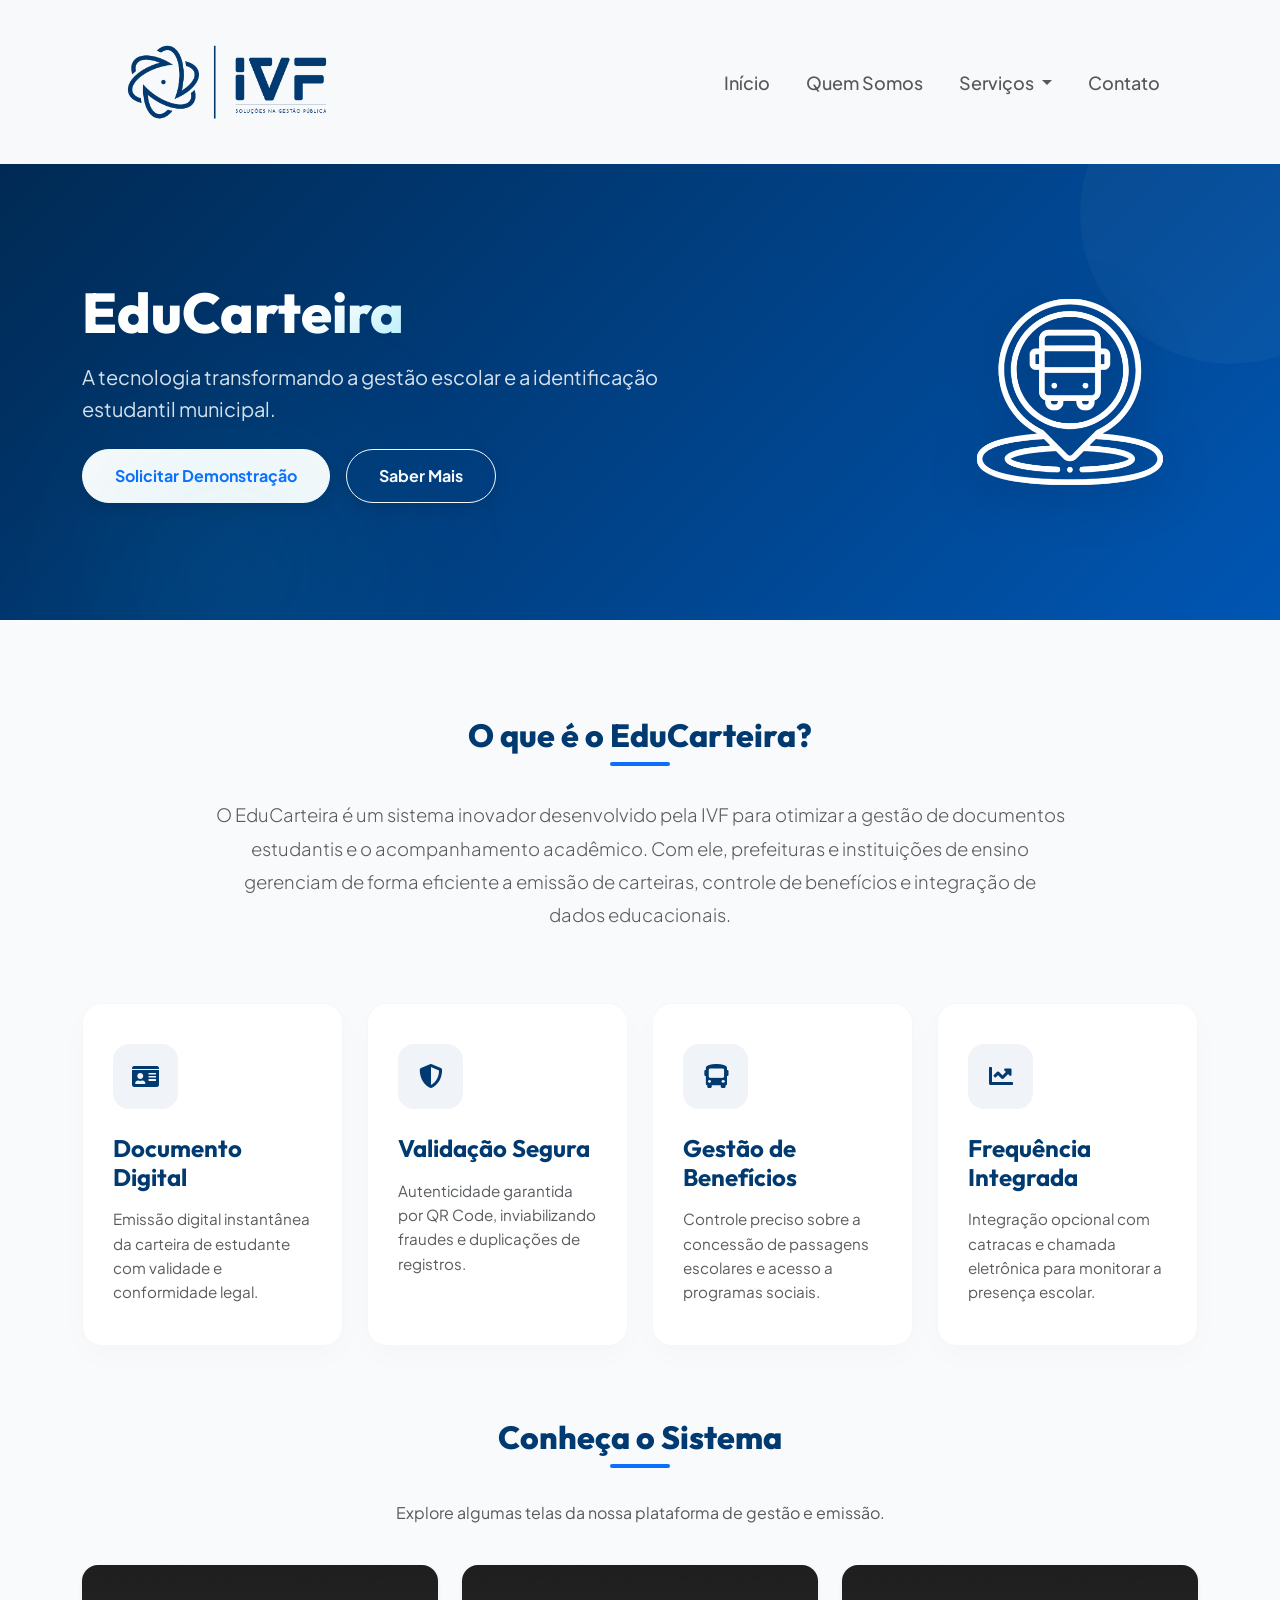
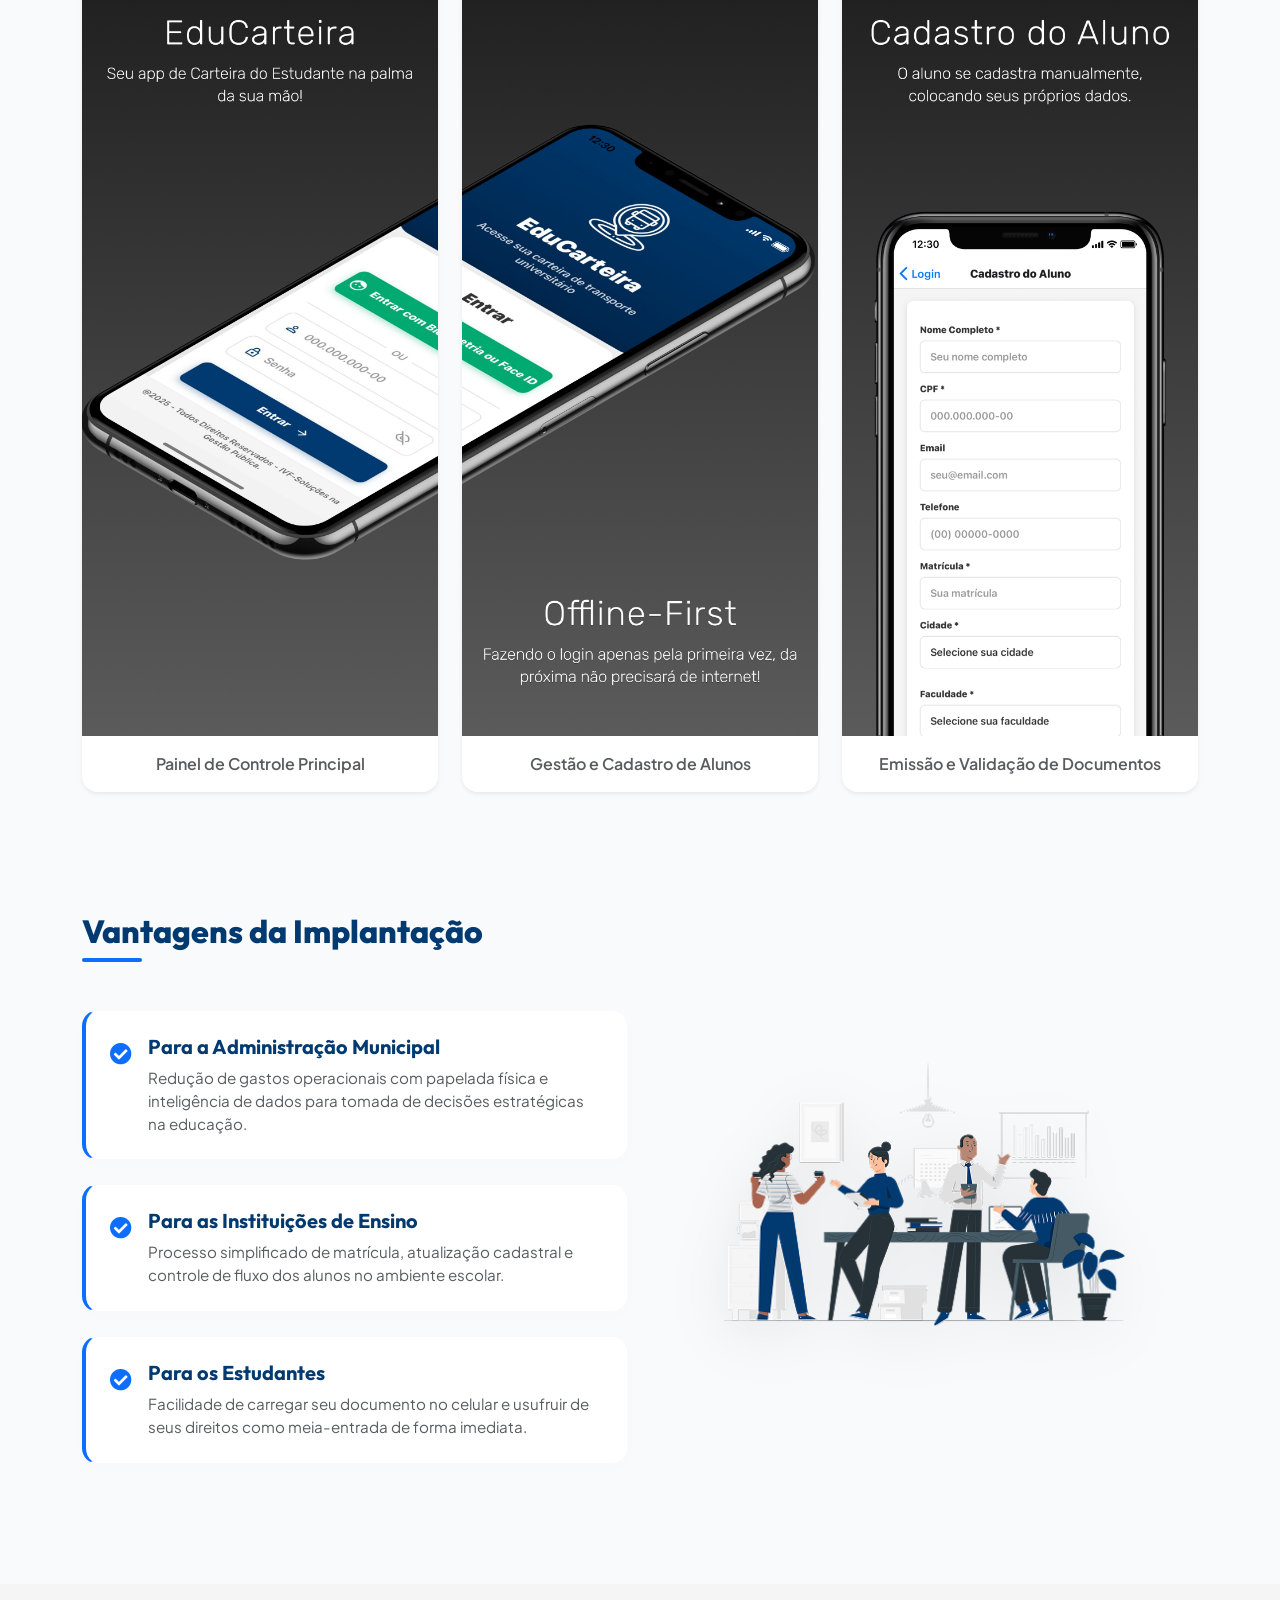
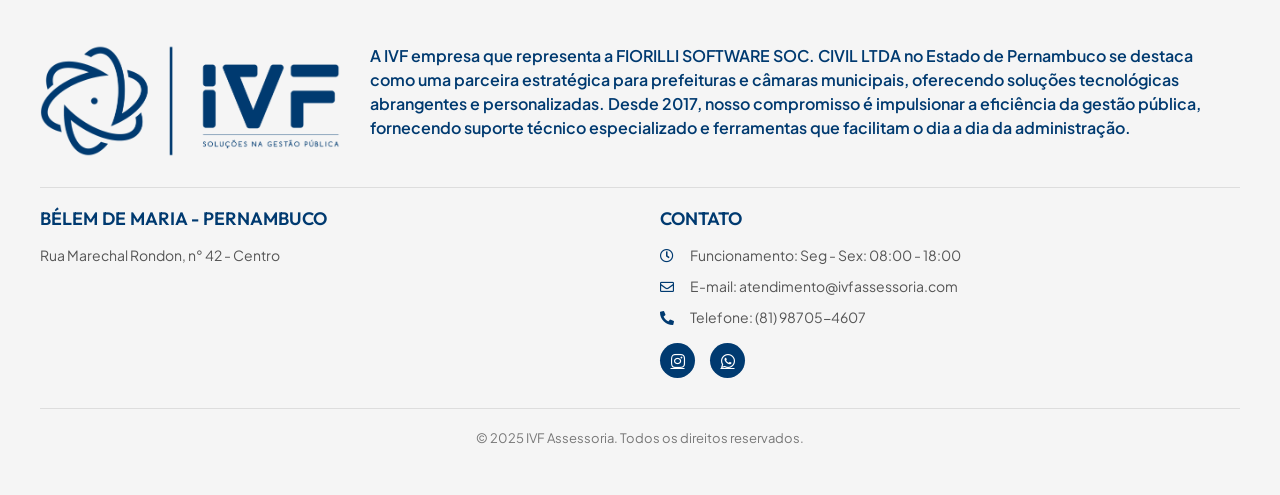
==== commit f68cf6cc: "quinto commit" ====
--- a/educarteira.html
+++ b/educarteira.html
@@ -229,6 +229,14 @@
                     <li><a class="dropdown-item" href="sgce.html">SGCE (Sistema de Gerenciamento de Estoque)</a></li>
                   </ul>
                 </li>
+                <li class="dropdown-submenu">
+                  <a class="dropdown-item dropdown-toggle" href="#">Fiorilli</a>
+                  <ul class="dropdown-menu">
+                    <li><a class="dropdown-item" href="scpi.html">SCPI</a></li>
+                    <li><a class="dropdown-item" href="sia.html">SIA</a></li>
+                    <li><a class="dropdown-item" href="sip.html">SIP</a></li>
+                  </ul>
+                </li>
                 <li><hr class="dropdown-divider"></li>
                 <li><a class="dropdown-item" href="index.html#nossos-serviços">Outros Serviços</a></li>
               </ul>
@@ -394,8 +402,8 @@
         
         <div class="footer-bottom">
           <div class="footer-location">
-            <h4>CARUARU - PERNAMBUCO</h4>
-            <p>Visconde de Inhauma, 435, Sala 101. Empresarial Edifício Luisa Batista.</p>
+            <h4>BÉLEM DE MARIA - PERNAMBUCO</h4>
+                <p>Rua Marechal Rondon, n° 42 - Centro</p>
           </div>
           <div class="footer-contact">
             <h4>CONTATO</h4>
--- a/assets/css/style.css
+++ b/assets/css/style.css
@@ -518,7 +518,6 @@
     height: auto;
     position: relative;
     z-index: 2;
-    animation: slowSpin 35s linear infinite;
     filter: drop-shadow(0 0 15px rgba(13, 202, 240, 0.2));
 }
 
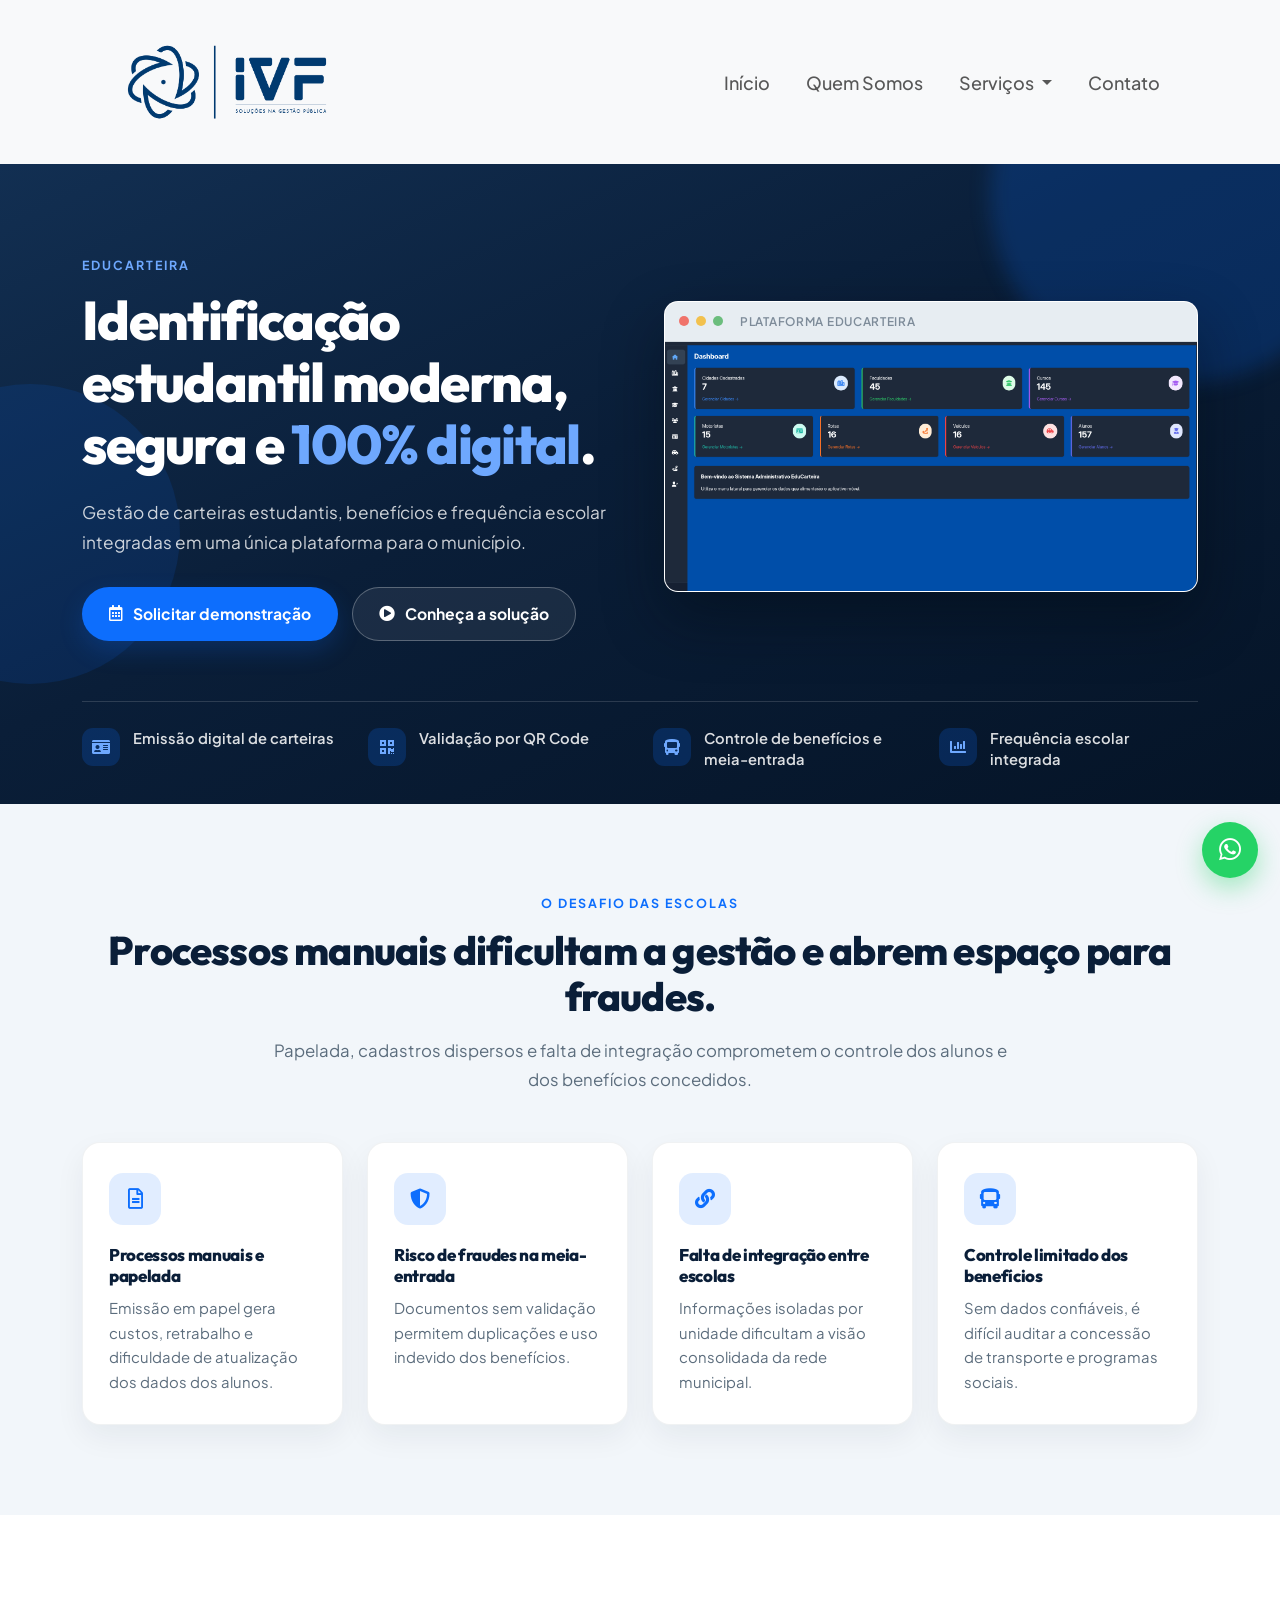
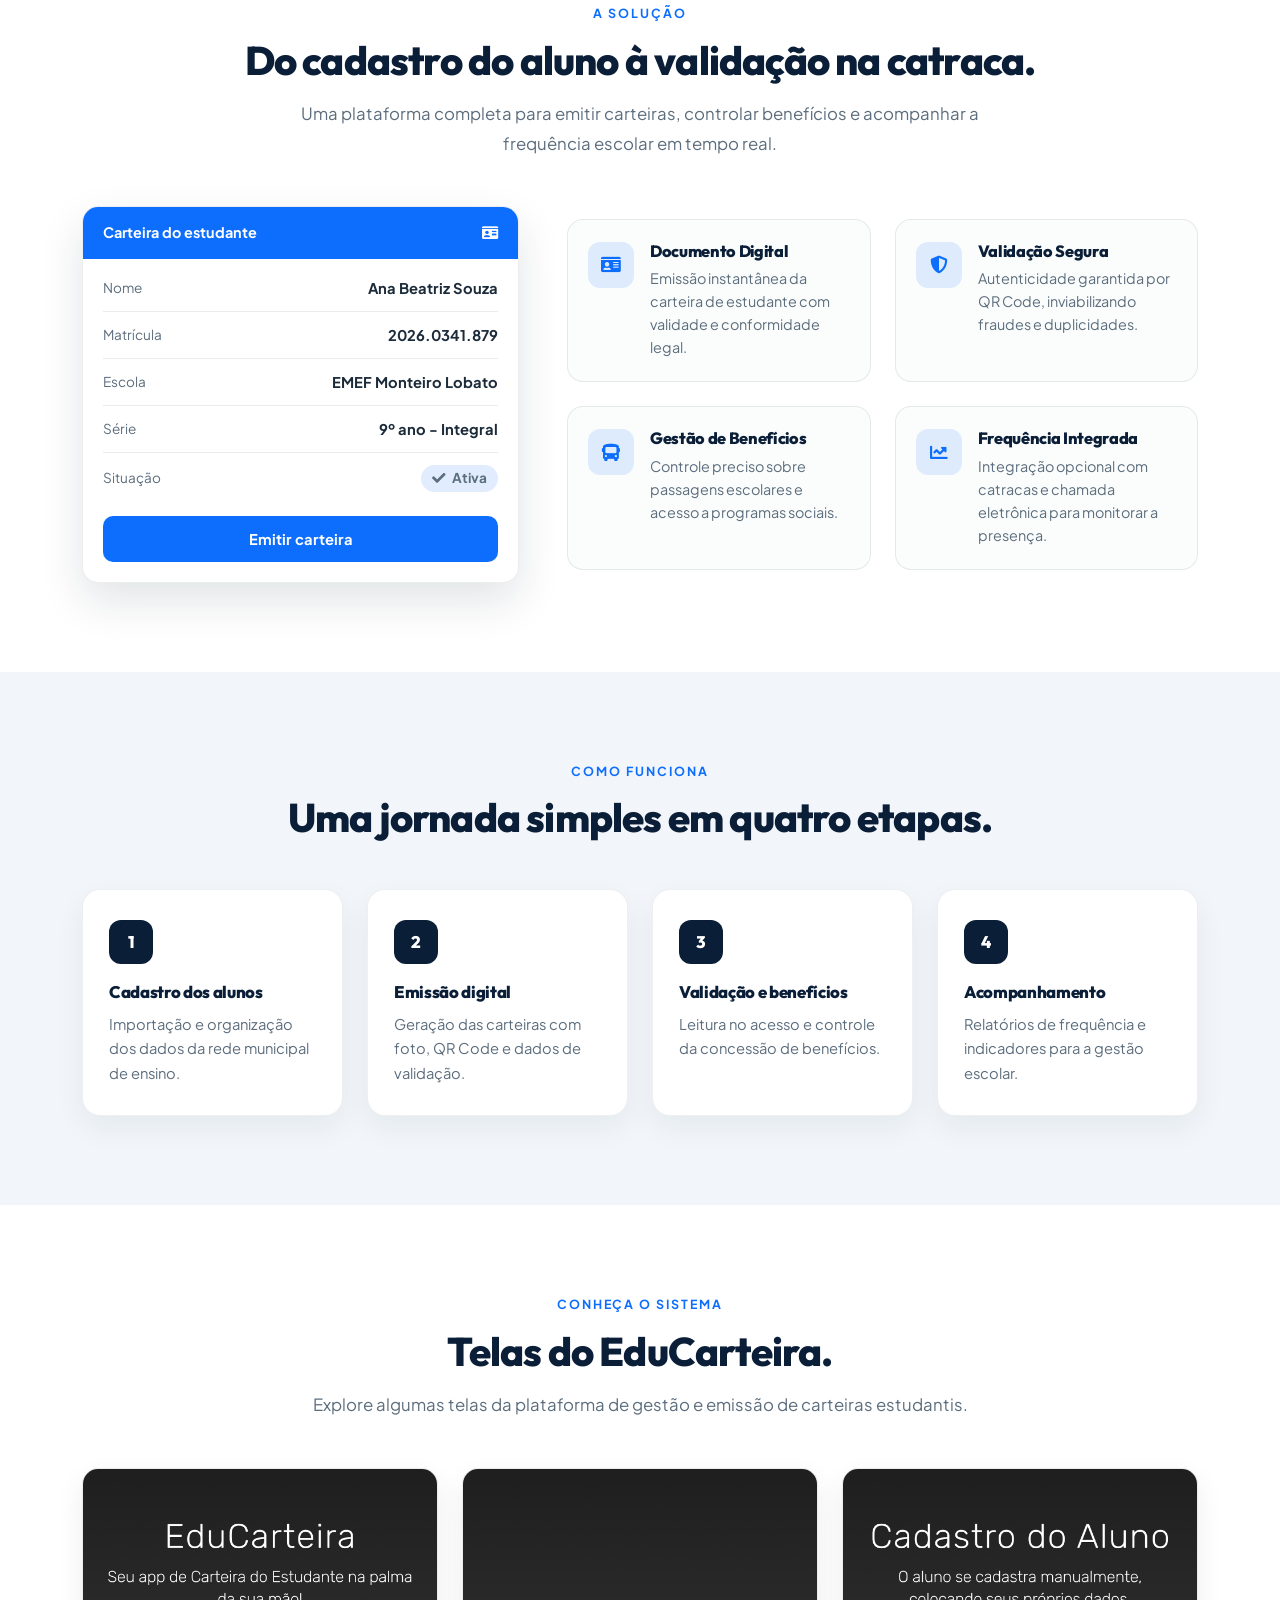
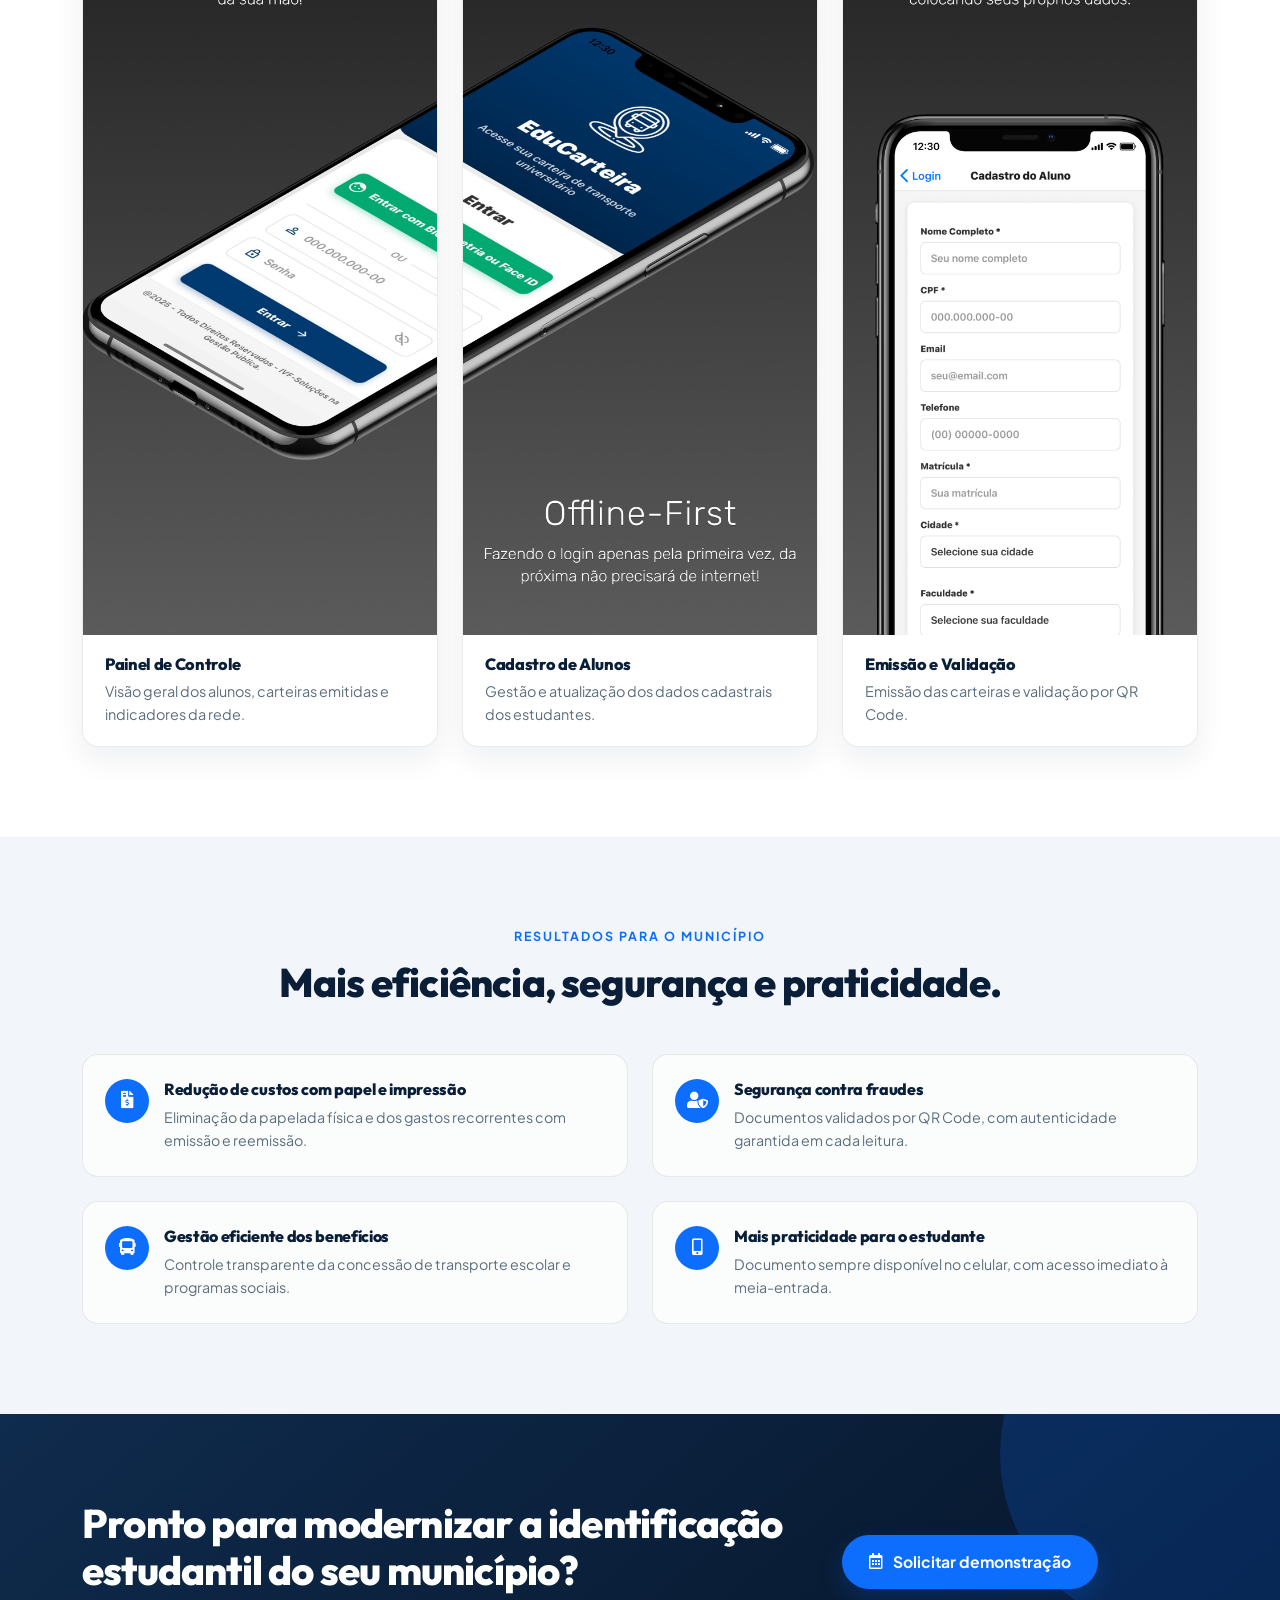
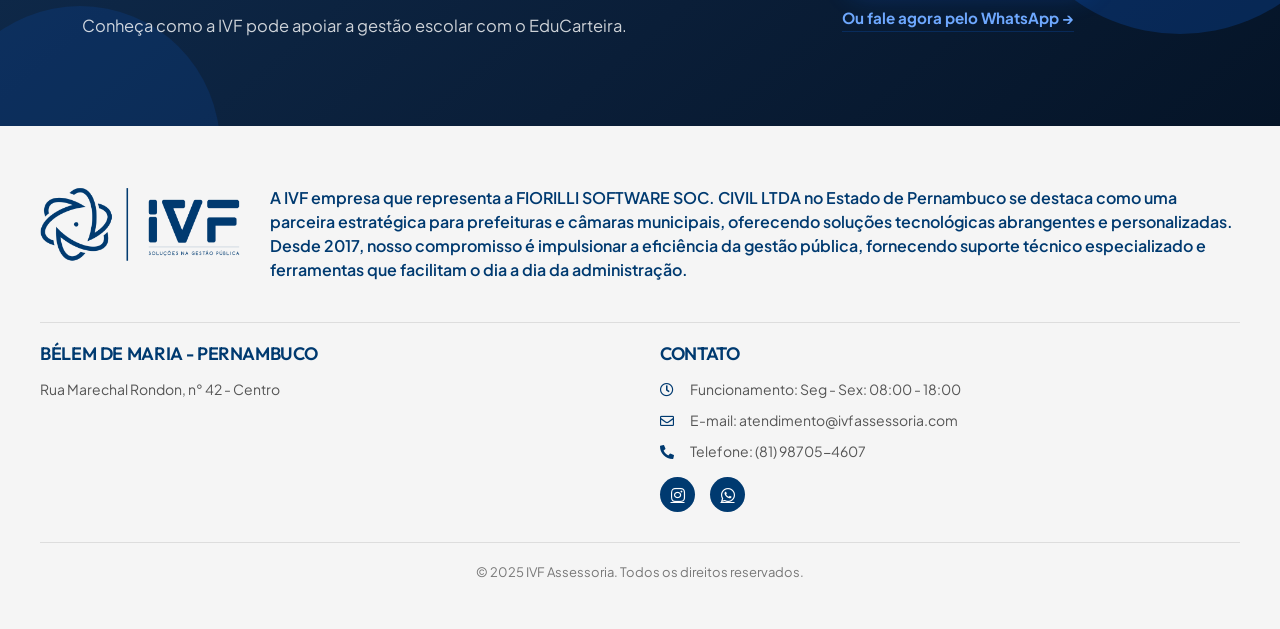
==== commit 013ffa82: "sexto commit" ====
--- a/educarteira.html
+++ b/educarteira.html
@@ -4,200 +4,34 @@
     <meta charset="UTF-8" />
     <meta name="viewport" content="width=device-width, initial-scale=1.0" />
     <title>EduCarteira - IVF ASSESSORIA</title>
+    <meta name="description" content="EduCarteira: identificação estudantil digital, controle de benefícios e frequência escolar em uma única plataforma para o município." />
     <link rel="preconnect" href="https://fonts.googleapis.com">
     <link rel="preconnect" href="https://fonts.gstatic.com" crossorigin>
     <link href="https://fonts.googleapis.com/css2?family=Outfit:wght@400;600;700;800&family=Plus+Jakarta+Sans:wght@400;500;600;700&display=swap" rel="stylesheet">
-    <link rel="stylesheet" href="https://cdn.jsdelivr.net/npm/bootstrap-icons@1.11.3/font/bootstrap-icons.css" integrity="sha384-tViUnnbYAV00FLIhhi3v/dWt3Jxw4gZQcNoSCxCIFNJVCx7/D55/wXsrNIRANwdD" crossorigin="anonymous"/>
     <link href="https://cdn.jsdelivr.net/npm/bootstrap@5.3.2/dist/css/bootstrap.min.css" rel="stylesheet" integrity="sha384-T3c6CoIi6uLrA9TneNEoa7RxnatzjcDSCmG1MXxSR1GAsXEV/Dwwykc2MPK8M2HN" crossorigin="anonymous">
     <link rel="stylesheet" href="https://cdnjs.cloudflare.com/ajax/libs/font-awesome/5.15.4/css/all.min.css" integrity="sha512-1ycn6IcaQQ40/MKBW2W4Rhis/DbILU74C1vSrLJxCq57o941Ym01SwNsOMqvEBFlcgUa6xLiPY/NS5R+E6ztJQ==" crossorigin="anonymous" referrerpolicy="no-referrer" />
     <link rel="stylesheet" href="./assets/css/style.css" />
     <link rel="shortcut icon" type="image/x-icon" href="assets/imgs/icon_white.ico">
+    <link rel="stylesheet" href="./assets/css/product-rd.css" />
     <style>
+      /* EduCarteira: azul como cor de destaque */
       :root {
-        --primary-color: #003a70;
-        --secondary-color: #0d6efd;
-        --accent-color: #0dcaf0;
-        --hero-bg: linear-gradient(135deg, #002a54 0%, #0056b3 100%);
-        --accent-light: rgba(13, 202, 240, 0.15);
-        --primary-light: rgba(0, 58, 112, 0.06);
+        --rd-accent: #0d6efd;
+        --rd-accent-dark: #0a58ca;
+        --rd-accent-bright: #6ea8fe;
+        --rd-accent-soft: rgba(13, 110, 253, 0.12);
+        --rd-accent-glow: rgba(13, 110, 253, 0.2);
       }
 
-      body {
-        font-family: 'Plus Jakarta Sans', sans-serif;
-        color: #333333;
-        background-color: #f8fafc;
-      }
-
-      h1, h2, h3, h4, h5, h6 {
-        font-family: 'Outfit', sans-serif;
-      }
-
-      /* Hero section */
-      .subpage-hero {
-        background: var(--hero-bg);
-        padding: 100px 0;
-        position: relative;
-        overflow: hidden;
-      }
-
-      .subpage-hero::before {
-        content: '';
-        position: absolute;
-        width: 300px;
-        height: 300px;
-        background: rgba(255, 255, 255, 0.03);
-        border-radius: 50%;
-        top: -100px;
-        right: -100px;
-      }
-
-      .subpage-hero::after {
-        content: '';
-        position: absolute;
-        width: 200px;
-        height: 200px;
-        background: var(--accent-light);
-        filter: blur(100px);
-        bottom: -50px;
-        left: 10%;
-        border-radius: 50%;
-      }
-
-      .hero-title {
-        font-size: 3.5rem;
-        font-weight: 800;
-        background: linear-gradient(135deg, #ffffff 40%, var(--accent-color) 100%);
-        -webkit-background-clip: text;
-        -webkit-text-fill-color: transparent;
-        animation: glowingText 4s infinite;
-      }
-
-      .hero-subtitle {
-        font-size: 1.25rem;
-        color: rgba(255, 255, 255, 0.85);
-        max-width: 600px;
-        line-height: 1.6;
-      }
-
-      /* Cards */
-      .feature-card {
-        background: #ffffff;
-        border-radius: 20px;
-        border: 1px solid rgba(0, 0, 0, 0.03);
-        box-shadow: 0 10px 30px rgba(0, 0, 0, 0.02);
-        padding: 40px 30px;
-        transition: all 0.4s cubic-bezier(0.165, 0.84, 0.44, 1);
-        height: 100%;
-        position: relative;
-        overflow: hidden;
-      }
-
-      .feature-card::before {
-        content: '';
-        position: absolute;
-        width: 100%;
-        height: 4px;
-        background: var(--secondary-color);
-        top: 0;
-        left: 0;
-        transform: scaleX(0);
-        transform-origin: left;
-        transition: transform 0.4s ease;
-      }
-
-      .feature-card:hover {
-        transform: translateY(-8px);
-        box-shadow: 0 20px 40px rgba(0, 58, 112, 0.08);
-      }
-
-      .feature-card:hover::before {
-        transform: scaleX(1);
-      }
-
-      .feature-icon-box {
-        width: 65px;
-        height: 65px;
-        border-radius: 16px;
-        background: var(--primary-light);
-        color: var(--primary-color);
-        display: flex;
-        align-items: center;
-        justify-content: center;
-        font-size: 24px;
-        margin-bottom: 25px;
-        transition: all 0.3s ease;
-      }
-
-      .feature-card:hover .feature-icon-box {
-        background: var(--primary-color);
-        color: #ffffff;
-        transform: rotate(5deg);
-      }
-
-      /* Benefit item */
-      .benefit-item {
-        background: #ffffff;
-        border-radius: 16px;
-        border: 1px solid rgba(0, 0, 0, 0.02);
-        box-shadow: 0 4px 20px rgba(0, 0, 0, 0.01);
-        padding: 24px;
-        transition: all 0.3s ease;
-        border-left: 4px solid var(--secondary-color);
-      }
-
-      .benefit-item:hover {
-        background: #ffffff;
-        transform: translateX(8px);
-        box-shadow: 0 10px 30px rgba(0, 58, 112, 0.06);
-      }
-
-      .benefit-icon {
-        color: var(--secondary-color);
-        font-size: 22px;
-        margin-top: 2px;
-      }
-
-      .section-title {
-        color: var(--primary-color);
-        font-weight: 800;
-        position: relative;
-        display: inline-block;
-        padding-bottom: 12px;
-      }
-
-      .section-title::after {
-        content: '';
-        position: absolute;
-        width: 60px;
-        height: 4px;
-        background: var(--secondary-color);
-        bottom: 0;
-        left: 50%;
-        transform: translateX(-50%);
-        border-radius: 2px;
-      }
-
-      .section-title.text-start::after {
-        left: 0;
-        transform: none;
-      }
-
-      .btn-custom {
-        border-radius: 30px;
-        font-weight: 700;
-        padding: 14px 32px;
-        transition: all 0.3s ease;
-        box-shadow: 0 5px 15px rgba(0, 0, 0, 0.1);
-      }
-
-      .btn-custom:hover {
-        transform: translateY(-2px);
-        box-shadow: 0 8px 25px rgba(0, 0, 0, 0.15);
-        color: #ffffff !important;
+      /* EduCarteira: exibir as telas do sistema por completo (sem corte) */
+      #sistema .rd-gallery-card img {
+        aspect-ratio: auto;
+        height: auto;
+        object-fit: contain;
       }
     </style>
   </head>
-  <body>
+  <body class="rd-page">
     <!--Cabeçalho-->
     <header class="navbar navbar-expand-sm navbar-light bg-light">
       <div class="container">
@@ -249,142 +83,344 @@
       </div>
     </header>
 
-    <!-- Hero Section -->
-    <div class="subpage-hero">
-      <div class="container d-flex flex-column flex-md-row align-items-center justify-content-between">
-        <div class="text-center text-md-start">
-          <h1 class="hero-title mb-3">EduCarteira</h1>
-          <p class="hero-subtitle mb-4">A tecnologia transformando a gestão escolar e a identificação estudantil municipal.</p>
-          <div class="d-flex justify-content-center justify-content-md-start gap-3 mt-4">
-            <a href="index.html#contato" class="btn btn-light btn-custom text-primary">Solicitar Demonstração</a>
-            <a href="#detalhes" class="btn btn-outline-light btn-custom">Saber Mais</a>
-          </div>
-        </div>
-        <div class="mt-5 mt-md-0 d-flex justify-content-center">
-          <img src="./assets/imgs/logobranca.png" alt="EduCarteira Logo" class="rotating-logo img-fluid" style="max-width: 280px; filter: drop-shadow(0px 10px 25px rgba(0,0,0,0.25)); animation: floatingAnimation 4s ease-in-out infinite;" />
-        </div>
-      </div>
-    </div>
-
-    <!-- Main Section -->
-    <div id="detalhes" class="container my-5 py-5">
-      <div class="text-center mb-5">
-        <h2 class="section-title mb-4">O que é o EduCarteira?</h2>
-        <p class="lead mx-auto text-muted mt-2" style="max-width: 850px; font-size: 1.15rem; line-height: 1.8;">O EduCarteira é um sistema inovador desenvolvido pela IVF para otimizar a gestão de documentos estudantis e o acompanhamento acadêmico. Com ele, prefeituras e instituições de ensino gerenciam de forma eficiente a emissão de carteiras, controle de benefícios e integração de dados educacionais.</p>
-      </div>
-
-      <!-- Cards de Funcionalidades -->
-      <div class="row g-4 mt-4">
-        <div class="col-md-6 col-lg-3">
-          <div class="card feature-card">
-            <div class="feature-icon-box">
-              <i class="fas fa-id-card"></i>
-            </div>
-            <h4 class="fw-bold mb-3" style="color: var(--primary-color);">Documento Digital</h4>
-            <p class="text-muted mb-0" style="font-size: 0.95rem; line-height: 1.6;">Emissão digital instantânea da carteira de estudante com validade e conformidade legal.</p>
-          </div>
-        </div>
-        <div class="col-md-6 col-lg-3">
-          <div class="card feature-card">
-            <div class="feature-icon-box">
-              <i class="fas fa-shield-alt"></i>
-            </div>
-            <h4 class="fw-bold mb-3" style="color: var(--primary-color);">Validação Segura</h4>
-            <p class="text-muted mb-0" style="font-size: 0.95rem; line-height: 1.6;">Autenticidade garantida por QR Code, inviabilizando fraudes e duplicações de registros.</p>
-          </div>
-        </div>
-        <div class="col-md-6 col-lg-3">
-          <div class="card feature-card">
-            <div class="feature-icon-box">
-              <i class="fas fa-bus"></i>
-            </div>
-            <h4 class="fw-bold mb-3" style="color: var(--primary-color);">Gestão de Benefícios</h4>
-            <p class="text-muted mb-0" style="font-size: 0.95rem; line-height: 1.6;">Controle preciso sobre a concessão de passagens escolares e acesso a programas sociais.</p>
-          </div>
-        </div>
-        <div class="col-md-6 col-lg-3">
-          <div class="card feature-card">
-            <div class="feature-icon-box">
-              <i class="fas fa-chart-line"></i>
-            </div>
-            <h4 class="fw-bold mb-3" style="color: var(--primary-color);">Frequência Integrada</h4>
-            <p class="text-muted mb-0" style="font-size: 0.95rem; line-height: 1.6;">Integração opcional com catracas e chamada eletrônica para monitorar a presença escolar.</p>
-          </div>
-        </div>
-      </div>
-
-      <!-- Interface/Screenshot Gallery Section -->
-      <div class="row mt-5 pt-4">
-        <div class="col-12 text-center mb-4">
-          <h3 class="section-title">Conheça o Sistema</h3>
-          <p class="text-muted mt-2">Explore algumas telas da nossa plataforma de gestão e emissão.</p>
-        </div>
-        <div class="col-md-4 mb-4">
-          <div class="card border-0 shadow-sm overflow-hidden h-100" style="border-radius: 16px; transition: transform 0.3s ease;">
-            <img src="./assets/imgs/1.jpg" alt="EduCarteira - Tela 1" class="img-fluid" style="object-fit: cover; transition: transform 0.3s ease;" onmouseover="this.style.transform='scale(1.05)'" onmouseout="this.style.transform='scale(1)'">
-            <div class="card-body bg-white text-center">
-              <p class="text-muted mb-0 fw-semibold">Painel de Controle Principal</p>
-            </div>
-          </div>
-        </div>
-        <div class="col-md-4 mb-4">
-          <div class="card border-0 shadow-sm overflow-hidden h-100" style="border-radius: 16px; transition: transform 0.3s ease;">
-            <img src="./assets/imgs/2.jpg" alt="EduCarteira - Tela 2" class="img-fluid" style="object-fit: cover; transition: transform 0.3s ease;" onmouseover="this.style.transform='scale(1.05)'" onmouseout="this.style.transform='scale(1)'">
-            <div class="card-body bg-white text-center">
-              <p class="text-muted mb-0 fw-semibold">Gestão e Cadastro de Alunos</p>
-            </div>
-          </div>
-        </div>
-        <div class="col-md-4 mb-4">
-          <div class="card border-0 shadow-sm overflow-hidden h-100" style="border-radius: 16px; transition: transform 0.3s ease;">
-            <img src="./assets/imgs/3.jpg" alt="EduCarteira - Tela 3" class="img-fluid" style="object-fit: cover; transition: transform 0.3s ease;" onmouseover="this.style.transform='scale(1.05)'" onmouseout="this.style.transform='scale(1)'">
-            <div class="card-body bg-white text-center">
-              <p class="text-muted mb-0 fw-semibold">Emissão e Validação de Documentos</p>
-            </div>
-          </div>
-        </div>
-      </div>
-
-      <!-- Benefícios Section -->
-      <div class="row align-items-center mt-5 pt-5">
-        <div class="col-lg-6">
-          <h3 class="section-title text-start mb-5">Vantagens da Implantação</h3>
-          
-          <div class="d-flex gap-3 mb-4 benefit-item">
-            <div class="benefit-icon">
-              <i class="fas fa-check-circle"></i>
-            </div>
-            <div>
-              <h5 class="fw-bold mb-2" style="color: var(--primary-color);">Para a Administração Municipal</h5>
-              <p class="text-muted mb-0" style="font-size: 0.95rem;">Redução de gastos operacionais com papelada física e inteligência de dados para tomada de decisões estratégicas na educação.</p>
-            </div>
-          </div>
-
-          <div class="d-flex gap-3 mb-4 benefit-item">
-            <div class="benefit-icon">
-              <i class="fas fa-check-circle"></i>
-            </div>
-            <div>
-              <h5 class="fw-bold" style="color: var(--primary-color);">Para as Instituições de Ensino</h5>
-              <p class="text-muted mb-0" style="font-size: 0.95rem;">Processo simplificado de matrícula, atualização cadastral e controle de fluxo dos alunos no ambiente escolar.</p>
-            </div>
-          </div>
-
-          <div class="d-flex gap-3 mb-4 benefit-item">
-            <div class="benefit-icon">
-              <i class="fas fa-check-circle"></i>
-            </div>
-            <div>
-              <h5 class="fw-bold" style="color: var(--primary-color);">Para os Estudantes</h5>
-              <p class="text-muted mb-0" style="font-size: 0.95rem;">Facilidade de carregar seu documento no celular e usufruir de seus direitos como meia-entrada de forma imediata.</p>
-            </div>
-          </div>
-        </div>
-        <div class="col-lg-6 text-center mt-5 mt-lg-0">
-          <img src="./assets/imgs/At the office-pana 1.png" alt="Gestão e Planejamento" class="img-fluid" style="max-height: 420px; filter: drop-shadow(0 15px 30px rgba(0,0,0,0.08)); animation: floatingAnimation 6s ease-in-out infinite;" />
-        </div>
-      </div>
-    </div>
+    <!-- ===================== HERO ===================== -->
+    <section class="rd-hero">
+      <div class="container">
+        <div class="row align-items-center g-5">
+          <div class="col-lg-6">
+            <span class="rd-eyebrow">EduCarteira</span>
+            <h1 class="rd-hero-title">Identificação estudantil moderna, segura e <em>100% digital</em>.</h1>
+            <p class="rd-hero-sub">Gestão de carteiras estudantis, benefícios e frequência escolar integradas em uma única plataforma para o município.</p>
+            <div class="rd-hero-actions">
+              <a href="https://wa.me/5581987054607" target="_blank" rel="noopener" class="rd-btn rd-btn--green">
+                <i class="far fa-calendar-alt" aria-hidden="true"></i> Solicitar demonstração
+              </a>
+              <a href="#solucao" class="rd-btn rd-btn--ghost">
+                <i class="fas fa-play-circle" aria-hidden="true"></i> Conheça a solução
+              </a>
+            </div>
+          </div>
+          <div class="col-lg-6">
+            <div class="rd-shot rd-hero-shot">
+              <div class="rd-shot-bar">
+                <span></span><span></span><span></span>
+                <b>PLATAFORMA EDUCARTEIRA</b>
+              </div>
+              <img src="./assets/imgs/educarteira.png" alt="Plataforma EduCarteira" loading="eager" />
+            </div>
+          </div>
+        </div>
+
+        <div class="rd-hero-strip">
+          <div class="rd-strip-item">
+            <i class="fas fa-id-card" aria-hidden="true"></i>
+            <p>Emissão digital de carteiras</p>
+          </div>
+          <div class="rd-strip-item">
+            <i class="fas fa-qrcode" aria-hidden="true"></i>
+            <p>Validação por QR Code</p>
+          </div>
+          <div class="rd-strip-item">
+            <i class="fas fa-bus" aria-hidden="true"></i>
+            <p>Controle de benefícios e meia-entrada</p>
+          </div>
+          <div class="rd-strip-item">
+            <i class="fas fa-chart-bar" aria-hidden="true"></i>
+            <p>Frequência escolar integrada</p>
+          </div>
+        </div>
+      </div>
+    </section>
+
+    <!-- ===================== O DESAFIO ===================== -->
+    <section class="rd-section rd-sand" id="desafio">
+      <div class="container">
+        <div class="rd-head--center">
+          <span class="rd-eyebrow rd-eyebrow--green rd-eyebrow--center">O desafio das escolas</span>
+          <h2 class="rd-h2">Processos manuais dificultam a gestão e abrem espaço para fraudes.</h2>
+          <p class="rd-lead">Papelada, cadastros dispersos e falta de integração comprometem o controle dos alunos e dos benefícios concedidos.</p>
+        </div>
+
+        <div class="row g-4">
+          <div class="col-md-6 col-lg-3">
+            <div class="rd-card">
+              <span class="rd-card-ico"><i class="far fa-file-alt" aria-hidden="true"></i></span>
+              <h3>Processos manuais e papelada</h3>
+              <p>Emissão em papel gera custos, retrabalho e dificuldade de atualização dos dados dos alunos.</p>
+            </div>
+          </div>
+          <div class="col-md-6 col-lg-3">
+            <div class="rd-card">
+              <span class="rd-card-ico"><i class="fas fa-shield-alt" aria-hidden="true"></i></span>
+              <h3>Risco de fraudes na meia-entrada</h3>
+              <p>Documentos sem validação permitem duplicações e uso indevido dos benefícios.</p>
+            </div>
+          </div>
+          <div class="col-md-6 col-lg-3">
+            <div class="rd-card">
+              <span class="rd-card-ico"><i class="fas fa-link" aria-hidden="true"></i></span>
+              <h3>Falta de integração entre escolas</h3>
+              <p>Informações isoladas por unidade dificultam a visão consolidada da rede municipal.</p>
+            </div>
+          </div>
+          <div class="col-md-6 col-lg-3">
+            <div class="rd-card">
+              <span class="rd-card-ico"><i class="fas fa-bus" aria-hidden="true"></i></span>
+              <h3>Controle limitado dos benefícios</h3>
+              <p>Sem dados confiáveis, é difícil auditar a concessão de transporte e programas sociais.</p>
+            </div>
+          </div>
+        </div>
+      </div>
+    </section>
+
+    <!-- ===================== A SOLUÇÃO ===================== -->
+    <section class="rd-section" id="solucao">
+      <div class="container">
+        <div class="rd-head--center">
+          <span class="rd-eyebrow rd-eyebrow--green rd-eyebrow--center">A solução</span>
+          <h2 class="rd-h2">Do cadastro do aluno à validação na catraca.</h2>
+          <p class="rd-lead">Uma plataforma completa para emitir carteiras, controlar benefícios e acompanhar a frequência escolar em tempo real.</p>
+        </div>
+
+        <div class="row g-5 align-items-center">
+          <div class="col-lg-5">
+            <div class="rd-prop">
+              <div class="rd-prop-top">
+                Carteira do estudante
+                <i class="fas fa-id-card" aria-hidden="true"></i>
+              </div>
+              <div class="rd-prop-body">
+                <div class="rd-prop-row">
+                  <span>Nome</span>
+                  <strong>Ana Beatriz Souza</strong>
+                </div>
+                <div class="rd-prop-row">
+                  <span>Matrícula</span>
+                  <strong>2026.0341.879</strong>
+                </div>
+                <div class="rd-prop-row">
+                  <span>Escola</span>
+                  <strong>EMEF Monteiro Lobato</strong>
+                </div>
+                <div class="rd-prop-row">
+                  <span>Série</span>
+                  <strong>9º ano - Integral</strong>
+                </div>
+                <div class="rd-prop-row">
+                  <span>Situação</span>
+                  <span class="rd-prop-status"><i class="fas fa-check" aria-hidden="true"></i> Ativa</span>
+                </div>
+              </div>
+              <a href="#sistema" class="rd-prop-btn">Emitir carteira</a>
+            </div>
+          </div>
+
+          <div class="col-lg-7">
+            <div class="row g-4">
+              <div class="col-sm-6">
+                <div class="rd-feature">
+                  <span class="rd-feature-ico"><i class="fas fa-id-card" aria-hidden="true"></i></span>
+                  <div>
+                    <h3>Documento Digital</h3>
+                    <p>Emissão instantânea da carteira de estudante com validade e conformidade legal.</p>
+                  </div>
+                </div>
+              </div>
+              <div class="col-sm-6">
+                <div class="rd-feature">
+                  <span class="rd-feature-ico"><i class="fas fa-shield-alt" aria-hidden="true"></i></span>
+                  <div>
+                    <h3>Validação Segura</h3>
+                    <p>Autenticidade garantida por QR Code, inviabilizando fraudes e duplicidades.</p>
+                  </div>
+                </div>
+              </div>
+              <div class="col-sm-6">
+                <div class="rd-feature">
+                  <span class="rd-feature-ico"><i class="fas fa-bus" aria-hidden="true"></i></span>
+                  <div>
+                    <h3>Gestão de Benefícios</h3>
+                    <p>Controle preciso sobre passagens escolares e acesso a programas sociais.</p>
+                  </div>
+                </div>
+              </div>
+              <div class="col-sm-6">
+                <div class="rd-feature">
+                  <span class="rd-feature-ico"><i class="fas fa-chart-line" aria-hidden="true"></i></span>
+                  <div>
+                    <h3>Frequência Integrada</h3>
+                    <p>Integração opcional com catracas e chamada eletrônica para monitorar a presença.</p>
+                  </div>
+                </div>
+              </div>
+            </div>
+          </div>
+        </div>
+      </div>
+    </section>
+
+    <!-- ===================== COMO FUNCIONA ===================== -->
+    <section class="rd-section rd-sand" id="como-funciona">
+      <div class="container">
+        <div class="rd-head--center">
+          <span class="rd-eyebrow rd-eyebrow--green rd-eyebrow--center">Como funciona</span>
+          <h2 class="rd-h2">Uma jornada simples em quatro etapas.</h2>
+        </div>
+
+        <div class="row g-4">
+          <div class="col-md-6 col-lg-3">
+            <div class="rd-step">
+              <span class="rd-step-n">1</span>
+              <h3>Cadastro dos alunos</h3>
+              <p>Importação e organização dos dados da rede municipal de ensino.</p>
+            </div>
+          </div>
+          <div class="col-md-6 col-lg-3">
+            <div class="rd-step">
+              <span class="rd-step-n">2</span>
+              <h3>Emissão digital</h3>
+              <p>Geração das carteiras com foto, QR Code e dados de validação.</p>
+            </div>
+          </div>
+          <div class="col-md-6 col-lg-3">
+            <div class="rd-step">
+              <span class="rd-step-n">3</span>
+              <h3>Validação e benefícios</h3>
+              <p>Leitura no acesso e controle da concessão de benefícios.</p>
+            </div>
+          </div>
+          <div class="col-md-6 col-lg-3">
+            <div class="rd-step">
+              <span class="rd-step-n">4</span>
+              <h3>Acompanhamento</h3>
+              <p>Relatórios de frequência e indicadores para a gestão escolar.</p>
+            </div>
+          </div>
+        </div>
+      </div>
+    </section>
+
+    <!-- ===================== GALERIA ===================== -->
+    <section class="rd-section" id="sistema">
+      <div class="container">
+        <div class="rd-head--center">
+          <span class="rd-eyebrow rd-eyebrow--green rd-eyebrow--center">Conheça o sistema</span>
+          <h2 class="rd-h2">Telas do EduCarteira.</h2>
+          <p class="rd-lead">Explore algumas telas da plataforma de gestão e emissão de carteiras estudantis.</p>
+        </div>
+
+        <div class="row g-4">
+          <div class="col-md-4">
+            <div class="rd-gallery-card">
+              <figure>
+                <img src="./assets/imgs/1.jpg" alt="EduCarteira - Painel de Controle Principal" loading="lazy" />
+                <figcaption>
+                  <h3>Painel de Controle</h3>
+                  <p>Visão geral dos alunos, carteiras emitidas e indicadores da rede.</p>
+                </figcaption>
+              </figure>
+            </div>
+          </div>
+          <div class="col-md-4">
+            <div class="rd-gallery-card">
+              <figure>
+                <img src="./assets/imgs/2.jpg" alt="EduCarteira - Gestão e Cadastro de Alunos" loading="lazy" />
+                <figcaption>
+                  <h3>Cadastro de Alunos</h3>
+                  <p>Gestão e atualização dos dados cadastrais dos estudantes.</p>
+                </figcaption>
+              </figure>
+            </div>
+          </div>
+          <div class="col-md-4">
+            <div class="rd-gallery-card">
+              <figure>
+                <img src="./assets/imgs/3.jpg" alt="EduCarteira - Emissão e Validação de Documentos" loading="lazy" />
+                <figcaption>
+                  <h3>Emissão e Validação</h3>
+                  <p>Emissão das carteiras e validação por QR Code.</p>
+                </figcaption>
+              </figure>
+            </div>
+          </div>
+        </div>
+      </div>
+    </section>
+
+    <!-- ===================== RESULTADOS ===================== -->
+    <section class="rd-section rd-sand" id="resultados">
+      <div class="container">
+        <div class="rd-head--center">
+          <span class="rd-eyebrow rd-eyebrow--green rd-eyebrow--center">Resultados para o município</span>
+          <h2 class="rd-h2">Mais eficiência, segurança e praticidade.</h2>
+        </div>
+
+        <div class="row g-4">
+          <div class="col-md-6">
+            <div class="rd-result">
+              <i class="fas fa-file-invoice-dollar" aria-hidden="true"></i>
+              <div>
+                <h3>Redução de custos com papel e impressão</h3>
+                <p>Eliminação da papelada física e dos gastos recorrentes com emissão e reemissão.</p>
+              </div>
+            </div>
+          </div>
+          <div class="col-md-6">
+            <div class="rd-result">
+              <i class="fas fa-user-shield" aria-hidden="true"></i>
+              <div>
+                <h3>Segurança contra fraudes</h3>
+                <p>Documentos validados por QR Code, com autenticidade garantida em cada leitura.</p>
+              </div>
+            </div>
+          </div>
+          <div class="col-md-6">
+            <div class="rd-result">
+              <i class="fas fa-bus" aria-hidden="true"></i>
+              <div>
+                <h3>Gestão eficiente dos benefícios</h3>
+                <p>Controle transparente da concessão de transporte escolar e programas sociais.</p>
+              </div>
+            </div>
+          </div>
+          <div class="col-md-6">
+            <div class="rd-result">
+              <i class="fas fa-mobile-alt" aria-hidden="true"></i>
+              <div>
+                <h3>Mais praticidade para o estudante</h3>
+                <p>Documento sempre disponível no celular, com acesso imediato à meia-entrada.</p>
+              </div>
+            </div>
+          </div>
+        </div>
+      </div>
+    </section>
+
+    <!-- ===================== CTA FINAL ===================== -->
+    <section class="rd-cta" id="contato">
+      <div class="container">
+        <div class="row align-items-center g-4">
+          <div class="col-lg-8">
+            <h2>Pronto para modernizar a identificação estudantil do seu município?</h2>
+            <p>Conheça como a IVF pode apoiar a gestão escolar com o EduCarteira.</p>
+          </div>
+          <div class="col-lg-4">
+            <div class="rd-cta-actions">
+              <a href="https://wa.me/5581987054607" target="_blank" rel="noopener" class="rd-btn rd-btn--green">
+                <i class="far fa-calendar-alt" aria-hidden="true"></i> Solicitar demonstração
+              </a>
+              <a href="https://wa.me/5581987054607" target="_blank" rel="noopener" class="rd-cta-wa">Ou fale agora pelo WhatsApp →</a>
+            </div>
+          </div>
+        </div>
+      </div>
+    </section>
+
+    <!-- WhatsApp flutuante -->
+    <a class="rd-wa-float" href="https://wa.me/5581987054607" target="_blank" rel="noopener" aria-label="Falar no WhatsApp">
+      <i class="fab fa-whatsapp" aria-hidden="true"></i>
+    </a>
 
     <!-- Footer Section -->
     <footer class="footer">
@@ -397,9 +433,9 @@
             <p class="company-title">A IVF empresa que representa a FIORILLI SOFTWARE SOC. CIVIL LTDA no Estado de Pernambuco se destaca como uma parceira estratégica para prefeituras e câmaras municipais, oferecendo soluções tecnológicas abrangentes e personalizadas. Desde 2017, nosso compromisso é impulsionar a eficiência da gestão pública, fornecendo suporte técnico especializado e ferramentas que facilitam o dia a dia da administração.</p>
           </div>
         </div>
-        
+
         <div class="footer-divider"></div>
-        
+
         <div class="footer-bottom">
           <div class="footer-location">
             <h4>BÉLEM DE MARIA - PERNAMBUCO</h4>
@@ -416,7 +452,7 @@
             </div>
           </div>
         </div>
-        
+
         <div class="footer-copyright">
           <p>&copy; 2025 IVF Assessoria. Todos os direitos reservados.</p>
         </div>
@@ -426,4 +462,4 @@
     <script src="https://cdn.jsdelivr.net/npm/bootstrap@5.3.2/dist/js/bootstrap.bundle.min.js" integrity="sha384-C6RzsynM9kWDrMNeT87bh95OGNyZPhcTNXj1NW7RuBCsyN/o0jlpcV8Qyq46cDfL" crossorigin="anonymous"></script>
     <script src="./assets/script/script.js"></script>
   </body>
-</html>+</html>
--- a/assets/css/product-rd.css
+++ b/assets/css/product-rd.css
@@ -0,0 +1,905 @@
+/* ==========================================================================
+   Product pages (softwares IVF) — estilo compartilhado
+   Usado por: recadastramento-imobiliario.html, educarteira.html,
+              feiraraiz.html, sgce.html
+   ========================================================================== */
+
+:root {
+  --rd-ink: #0a1e38;
+  --rd-ink-2: #051427;
+  --rd-ink-3: #0f2b4d;
+  --rd-accent: #21b981;
+  --rd-accent-dark: #138a5e;
+  --rd-accent-bright: #45dfa6;
+  --rd-accent-soft: rgba(33, 185, 129, 0.12);
+  --rd-accent-glow: rgba(33, 185, 129, 0.18);
+  --rd-sand: #f2f6fa;
+  --rd-line: rgba(12, 35, 51, 0.09);
+  --rd-text: #1c2b3a;
+  --rd-muted: #5c6d7d;
+}
+
+body {
+  font-family: 'Plus Jakarta Sans', sans-serif;
+  color: var(--rd-text);
+  background: #ffffff;
+}
+
+h1, h2, h3, h4, h5, h6 {
+  font-family: 'Outfit', sans-serif;
+  color: var(--rd-ink);
+  letter-spacing: -0.02em;
+}
+
+.rd-page img { max-width: 100%; }
+
+/* ============ BLOCOS GENÉRICOS ============ */
+.rd-section {
+  padding: clamp(56px, 7vw, 92px) 0;
+}
+
+.rd-sand {
+  background: var(--rd-sand);
+}
+
+.rd-eyebrow {
+  display: inline-block;
+  margin-bottom: 14px;
+  color: var(--rd-accent);
+  font-size: 0.78rem;
+  font-weight: 700;
+  letter-spacing: 0.16em;
+  text-transform: uppercase;
+}
+
+.rd-eyebrow--green {
+  color: var(--rd-accent);
+}
+
+.rd-eyebrow--center {
+  display: block;
+  text-align: center;
+}
+
+.rd-hero .rd-eyebrow {
+  color: var(--rd-accent-bright);
+}
+
+.rd-h2 {
+  font-size: clamp(1.75rem, 3.4vw, 2.5rem);
+  font-weight: 800;
+  line-height: 1.16;
+}
+
+.rd-lead {
+  margin: 16px auto 0;
+  max-width: 760px;
+  color: var(--rd-muted);
+  font-size: 1.05rem;
+  line-height: 1.75;
+}
+
+.rd-lead--start {
+  margin-left: 0;
+}
+
+.rd-head--center {
+  text-align: center;
+  margin-bottom: clamp(30px, 4vw, 48px);
+}
+
+.rd-btn {
+  display: inline-flex;
+  align-items: center;
+  gap: 10px;
+  padding: 14px 26px;
+  border: 1px solid transparent;
+  border-radius: 999px;
+  font-size: 0.98rem;
+  font-weight: 700;
+  text-decoration: none;
+  transition: transform .22s ease, box-shadow .22s ease, background-color .22s ease, color .22s ease;
+}
+
+.rd-btn:hover {
+  transform: translateY(-2px);
+}
+
+.rd-btn--green {
+  background: var(--rd-accent);
+  color: #ffffff;
+  box-shadow: 0 10px 24px var(--rd-accent-glow);
+}
+
+.rd-btn--green:hover {
+  background: var(--rd-accent-dark);
+  color: #ffffff;
+}
+
+.rd-btn--ghost {
+  background: rgba(255, 255, 255, 0.07);
+  border-color: rgba(255, 255, 255, 0.28);
+  color: #ffffff;
+}
+
+.rd-btn--ghost:hover {
+  background: #ffffff;
+  color: var(--rd-ink);
+}
+
+/* ============ HERO ============ */
+.rd-hero {
+  position: relative;
+  overflow: hidden;
+  padding: clamp(56px, 7vw, 88px) 0 0;
+  background: linear-gradient(155deg, #122f52 0%, var(--rd-ink) 46%, var(--rd-ink-2) 100%);
+}
+
+.rd-hero::before,
+.rd-hero::after {
+  content: '';
+  position: absolute;
+  border-radius: 50%;
+  pointer-events: none;
+}
+
+.rd-hero::before {
+  top: -160px;
+  right: -90px;
+  width: 380px;
+  height: 380px;
+  background: var(--rd-accent-glow);
+  filter: blur(10px);
+}
+
+.rd-hero::after {
+  bottom: 120px;
+  left: -120px;
+  width: 300px;
+  height: 300px;
+  background: var(--rd-accent-soft);
+}
+
+.rd-hero .container {
+  position: relative;
+  z-index: 1;
+}
+
+.rd-hero-title {
+  color: #ffffff;
+  font-size: clamp(2.1rem, 4.4vw, 3.4rem);
+  font-weight: 800;
+  line-height: 1.14;
+  letter-spacing: -0.03em;
+}
+
+.rd-hero-title em {
+  font-style: normal;
+  color: var(--rd-accent-bright);
+}
+
+.rd-hero-sub {
+  margin: 22px 0 0;
+  max-width: 560px;
+  color: rgba(255, 255, 255, 0.8);
+  font-size: 1.08rem;
+  line-height: 1.75;
+}
+
+.rd-hero-actions {
+  display: flex;
+  flex-wrap: wrap;
+  gap: 14px;
+  margin-top: 30px;
+}
+
+/* Moldura de "tela" para as imagens do sistema */
+.rd-shot {
+  overflow: hidden;
+  border: 1px solid rgba(255, 255, 255, 0.14);
+  border-radius: 14px;
+  background: #ffffff;
+  box-shadow: 0 26px 60px rgba(2, 12, 20, 0.45);
+}
+
+.rd-shot-bar {
+  display: flex;
+  align-items: center;
+  gap: 7px;
+  padding: 11px 14px;
+  background: #e7edf2;
+  border-bottom: 1px solid rgba(12, 35, 51, 0.1);
+}
+
+.rd-shot-bar span {
+  width: 10px;
+  height: 10px;
+  border-radius: 50%;
+  background: #c3cdd7;
+}
+
+.rd-shot-bar span:first-child { background: #f0736b; }
+.rd-shot-bar span:nth-child(2) { background: #f2c14e; }
+.rd-shot-bar span:nth-child(3) { background: #6bbd7d; }
+
+.rd-shot-bar b {
+  margin-left: 10px;
+  color: #7d8b99;
+  font-size: 0.74rem;
+  font-weight: 600;
+  letter-spacing: 0.06em;
+}
+
+.rd-shot img {
+  display: block;
+  width: 100%;
+  height: auto;
+}
+
+.rd-hero-shot img {
+  max-height: 340px;
+  object-fit: cover;
+  object-position: top left;
+}
+
+/* Faixa de diferenciais dentro do hero */
+.rd-hero-strip {
+  display: grid;
+  grid-template-columns: repeat(4, minmax(0, 1fr));
+  gap: 26px;
+  margin-top: clamp(38px, 5vw, 60px);
+  padding: 26px 0 34px;
+  border-top: 1px solid rgba(255, 255, 255, 0.14);
+}
+
+.rd-strip-item {
+  display: flex;
+  align-items: flex-start;
+  gap: 13px;
+}
+
+.rd-strip-item i {
+  flex: 0 0 auto;
+  width: 38px;
+  height: 38px;
+  display: inline-flex;
+  align-items: center;
+  justify-content: center;
+  border-radius: 11px;
+  background: var(--rd-accent-glow);
+  color: var(--rd-accent-bright);
+  font-size: 1rem;
+}
+
+.rd-strip-item p {
+  margin: 0;
+  color: rgba(255, 255, 255, 0.86);
+  font-size: 0.92rem;
+  font-weight: 600;
+  line-height: 1.45;
+}
+
+/* ============ CARDS ============ */
+.rd-card {
+  height: 100%;
+  padding: 30px 26px;
+  border: 1px solid rgba(12, 35, 51, 0.06);
+  border-radius: 18px;
+  background: #ffffff;
+  box-shadow: 0 12px 30px rgba(12, 35, 51, 0.06);
+  transition: transform .25s ease, box-shadow .25s ease;
+}
+
+.rd-card:hover {
+  transform: translateY(-6px);
+  box-shadow: 0 20px 40px rgba(12, 35, 51, 0.11);
+}
+
+.rd-card-ico {
+  display: inline-flex;
+  align-items: center;
+  justify-content: center;
+  width: 52px;
+  height: 52px;
+  margin-bottom: 20px;
+  border-radius: 14px;
+  background: var(--rd-accent-soft);
+  color: var(--rd-accent);
+  font-size: 1.25rem;
+}
+
+.rd-card h3 {
+  font-size: 1.06rem;
+  font-weight: 800;
+  margin-bottom: 10px;
+}
+
+.rd-card p {
+  margin: 0;
+  color: var(--rd-muted);
+  font-size: 0.93rem;
+  line-height: 1.65;
+}
+
+/* ============ PAINEL / MOCK ============ */
+.rd-prop {
+  overflow: hidden;
+  border: 1px solid rgba(12, 35, 51, 0.08);
+  border-radius: 16px;
+  background: #ffffff;
+  box-shadow: 0 18px 44px rgba(12, 35, 51, 0.12);
+}
+
+.rd-prop-top {
+  display: flex;
+  align-items: center;
+  justify-content: space-between;
+  padding: 15px 20px;
+  background: var(--rd-accent);
+  color: #ffffff;
+  font-size: 0.9rem;
+  font-weight: 700;
+}
+
+.rd-prop-body {
+  padding: 6px 20px 12px;
+}
+
+.rd-prop-row {
+  display: flex;
+  align-items: center;
+  justify-content: space-between;
+  gap: 14px;
+  padding: 12px 0;
+  border-bottom: 1px solid var(--rd-line);
+}
+
+.rd-prop-row:last-child {
+  border-bottom: 0;
+}
+
+.rd-prop-row span {
+  color: var(--rd-muted);
+  font-size: 0.85rem;
+}
+
+.rd-prop-row strong {
+  font-size: 0.92rem;
+  font-weight: 700;
+  text-align: right;
+}
+
+.rd-prop-status {
+  display: inline-flex;
+  align-items: center;
+  gap: 6px;
+  padding: 3px 11px;
+  border-radius: 999px;
+  background: var(--rd-accent-soft);
+  color: var(--rd-accent-dark);
+  font-size: 0.78rem;
+  font-weight: 700;
+}
+
+.rd-prop-btn {
+  display: block;
+  margin: 0 20px 20px;
+  padding: 12px;
+  border-radius: 10px;
+  background: var(--rd-accent);
+  color: #ffffff;
+  font-size: 0.92rem;
+  font-weight: 700;
+  text-align: center;
+  text-decoration: none;
+  transition: background-color .22s ease;
+}
+
+.rd-prop-btn:hover {
+  background: var(--rd-accent-dark);
+  color: #ffffff;
+}
+
+.rd-feature {
+  display: flex;
+  align-items: flex-start;
+  gap: 16px;
+  height: 100%;
+  padding: 22px 20px;
+  border: 1px solid var(--rd-line);
+  border-radius: 16px;
+  background: #fbfdfc;
+  transition: transform .25s ease, box-shadow .25s ease, border-color .25s ease;
+}
+
+.rd-feature:hover {
+  transform: translateY(-5px);
+  border-color: var(--rd-accent-glow);
+  box-shadow: 0 16px 34px rgba(12, 35, 51, 0.09);
+}
+
+.rd-feature-ico {
+  flex: 0 0 auto;
+  display: inline-flex;
+  align-items: center;
+  justify-content: center;
+  width: 46px;
+  height: 46px;
+  border-radius: 12px;
+  background: var(--rd-accent-soft);
+  color: var(--rd-accent);
+  font-size: 1.1rem;
+}
+
+.rd-feature h3 {
+  font-size: 1.02rem;
+  font-weight: 800;
+  margin-bottom: 6px;
+}
+
+.rd-feature p {
+  margin: 0;
+  color: var(--rd-muted);
+  font-size: 0.9rem;
+  line-height: 1.6;
+}
+
+/* ============ LISTA DE CHECKS ============ */
+.rd-checks {
+  display: grid;
+  gap: 14px;
+  margin: 26px 0 0;
+  padding: 0;
+  list-style: none;
+}
+
+.rd-checks li {
+  display: flex;
+  align-items: flex-start;
+  gap: 12px;
+  color: var(--rd-text);
+  font-size: 0.97rem;
+  font-weight: 600;
+  line-height: 1.5;
+}
+
+.rd-checks li i {
+  flex: 0 0 auto;
+  display: inline-flex;
+  align-items: center;
+  justify-content: center;
+  width: 24px;
+  height: 24px;
+  border-radius: 50%;
+  background: var(--rd-accent);
+  color: #ffffff;
+  font-size: 0.7rem;
+}
+
+/* ============ MOCKUPS DE CELULAR ============ */
+.rd-phones {
+  display: flex;
+  justify-content: center;
+  gap: 18px;
+}
+
+.rd-phone {
+  flex: 0 1 200px;
+  overflow: hidden;
+  border: 7px solid #16202b;
+  border-radius: 26px;
+  background: #16202b;
+  box-shadow: 0 20px 40px rgba(12, 35, 51, 0.2);
+}
+
+.rd-phone img {
+  display: block;
+  width: 100%;
+  border-radius: 19px;
+}
+
+.rd-phone--lift {
+  transform: translateY(-16px);
+}
+
+/* ============ ILUSTRAÇÃO / MÍDIA ============ */
+.rd-media {
+  overflow: hidden;
+  border-radius: 18px;
+  background: #ffffff;
+  box-shadow: 0 20px 44px rgba(12, 35, 51, 0.12);
+}
+
+.rd-media img {
+  display: block;
+  width: 100%;
+  height: auto;
+}
+
+/* ============ ESTATÍSTICAS ============ */
+.rd-stats {
+  display: grid;
+  grid-template-columns: repeat(4, minmax(0, 1fr));
+  gap: 14px;
+  margin-top: 18px;
+}
+
+.rd-stat {
+  padding: 18px 16px;
+  border: 1px solid var(--rd-line);
+  border-radius: 14px;
+  background: #ffffff;
+  box-shadow: 0 8px 20px rgba(12, 35, 51, 0.05);
+  text-align: center;
+}
+
+.rd-stat b {
+  display: block;
+  color: var(--rd-accent);
+  font-family: 'Outfit', sans-serif;
+  font-size: 1.5rem;
+  font-weight: 800;
+  line-height: 1.1;
+}
+
+.rd-stat span {
+  display: block;
+  margin-top: 5px;
+  color: var(--rd-muted);
+  font-size: 0.78rem;
+  font-weight: 600;
+  line-height: 1.35;
+}
+
+/* ============ COMO FUNCIONA ============ */
+.rd-step {
+  position: relative;
+  height: 100%;
+  padding: 30px 26px;
+  border: 1px solid rgba(12, 35, 51, 0.07);
+  border-radius: 18px;
+  background: #ffffff;
+  box-shadow: 0 12px 30px rgba(12, 35, 51, 0.06);
+}
+
+.rd-step-n {
+  display: inline-flex;
+  align-items: center;
+  justify-content: center;
+  width: 44px;
+  height: 44px;
+  margin-bottom: 18px;
+  border-radius: 12px;
+  background: var(--rd-ink);
+  color: #ffffff;
+  font-family: 'Outfit', sans-serif;
+  font-size: 1.05rem;
+  font-weight: 800;
+}
+
+.rd-step h3 {
+  font-size: 1.05rem;
+  font-weight: 800;
+  margin-bottom: 10px;
+}
+
+.rd-step p {
+  margin: 0;
+  color: var(--rd-muted);
+  font-size: 0.92rem;
+  line-height: 1.65;
+}
+
+/* ============ RESULTADOS ============ */
+.rd-result {
+  display: flex;
+  align-items: flex-start;
+  gap: 15px;
+  padding: 24px 22px;
+  border: 1px solid var(--rd-line);
+  border-radius: 16px;
+  background: #fbfdfc;
+  transition: transform .25s ease, box-shadow .25s ease;
+}
+
+.rd-result:hover {
+  transform: translateY(-5px);
+  box-shadow: 0 16px 34px rgba(12, 35, 51, 0.09);
+}
+
+.rd-result i {
+  flex: 0 0 auto;
+  display: inline-flex;
+  align-items: center;
+  justify-content: center;
+  width: 44px;
+  height: 44px;
+  border-radius: 50%;
+  background: var(--rd-accent);
+  color: #ffffff;
+  font-size: 1.05rem;
+}
+
+.rd-result h3 {
+  font-size: 1rem;
+  font-weight: 800;
+  margin-bottom: 6px;
+  line-height: 1.35;
+}
+
+.rd-result p {
+  margin: 0;
+  color: var(--rd-muted);
+  font-size: 0.89rem;
+  line-height: 1.6;
+}
+
+/* ============ GALERIA ============ */
+.rd-gallery-card {
+  height: 100%;
+  overflow: hidden;
+  border: 1px solid var(--rd-line);
+  border-radius: 16px;
+  background: #ffffff;
+  box-shadow: 0 12px 30px rgba(12, 35, 51, 0.07);
+  transition: transform .25s ease, box-shadow .25s ease;
+}
+
+.rd-gallery-card:hover {
+  transform: translateY(-6px);
+  box-shadow: 0 20px 40px rgba(12, 35, 51, 0.12);
+}
+
+.rd-gallery-card figure {
+  margin: 0;
+}
+
+.rd-gallery-card img {
+  display: block;
+  width: 100%;
+  aspect-ratio: 16 / 10;
+  object-fit: cover;
+  object-position: top left;
+  background: #eef2f6;
+  transition: transform .4s ease;
+}
+
+.rd-gallery-card:hover img {
+  transform: scale(1.04);
+}
+
+.rd-gallery-card figcaption {
+  padding: 20px 22px;
+}
+
+.rd-gallery-card h3 {
+  font-size: 1.02rem;
+  font-weight: 800;
+  margin-bottom: 6px;
+}
+
+.rd-gallery-card p {
+  margin: 0;
+  color: var(--rd-muted);
+  font-size: 0.9rem;
+  line-height: 1.6;
+}
+
+/* ============ VÍDEO ============ */
+.rd-video-frame {
+  position: relative;
+  overflow: hidden;
+  border-radius: 18px;
+  background: #0a1a26;
+  box-shadow: 0 20px 46px rgba(12, 35, 51, 0.18);
+}
+
+.rd-video-frame video {
+  display: block;
+  width: 100%;
+  max-height: 600px;
+  object-fit: contain;
+  background: #0a1a26;
+}
+
+.rd-video-btn {
+  position: absolute;
+  right: 16px;
+  bottom: 16px;
+  display: inline-flex;
+  align-items: center;
+  gap: 8px;
+  padding: 10px 18px;
+  border: 0;
+  border-radius: 999px;
+  background: rgba(8, 24, 38, 0.88);
+  color: #ffffff;
+  font: inherit;
+  font-size: 0.88rem;
+  font-weight: 700;
+  cursor: pointer;
+  transition: background-color .22s ease;
+}
+
+.rd-video-btn:hover {
+  background: var(--rd-accent);
+}
+
+/* ============ CTA FINAL ============ */
+.rd-cta {
+  position: relative;
+  overflow: hidden;
+  padding: clamp(52px, 7vw, 86px) 0;
+  background: linear-gradient(140deg, var(--rd-ink-3) 0%, var(--rd-ink) 55%, var(--rd-ink-2) 100%);
+}
+
+.rd-cta::before {
+  content: '';
+  position: absolute;
+  top: -140px;
+  right: -80px;
+  width: 360px;
+  height: 360px;
+  border-radius: 50%;
+  background: var(--rd-accent-glow);
+}
+
+.rd-cta::after {
+  content: '';
+  position: absolute;
+  bottom: -160px;
+  left: -60px;
+  width: 280px;
+  height: 280px;
+  border-radius: 50%;
+  background: var(--rd-accent-soft);
+}
+
+.rd-cta .container {
+  position: relative;
+  z-index: 1;
+}
+
+.rd-cta h2 {
+  color: #ffffff;
+  font-size: clamp(1.7rem, 3.4vw, 2.5rem);
+  font-weight: 800;
+  line-height: 1.18;
+}
+
+.rd-cta p {
+  margin: 18px 0 0;
+  max-width: 620px;
+  color: rgba(255, 255, 255, 0.8);
+  font-size: 1.03rem;
+  line-height: 1.7;
+}
+
+.rd-cta-actions {
+  display: flex;
+  flex-wrap: wrap;
+  align-items: center;
+  gap: 18px;
+  margin-top: 28px;
+}
+
+.rd-cta-wa {
+  color: var(--rd-accent-bright);
+  font-size: 0.95rem;
+  font-weight: 700;
+  text-decoration: none;
+  border-bottom: 1px solid var(--rd-accent-glow);
+  padding-bottom: 2px;
+  transition: color .22s ease, border-color .22s ease;
+}
+
+.rd-cta-wa:hover {
+  color: #ffffff;
+  border-color: #ffffff;
+}
+
+/* ============ WHATSAPP FLUTUANTE ============ */
+.rd-wa-float {
+  position: fixed;
+  right: 22px;
+  bottom: 22px;
+  z-index: 1030;
+  display: inline-flex;
+  align-items: center;
+  justify-content: center;
+  width: 56px;
+  height: 56px;
+  border-radius: 50%;
+  background: #25d366;
+  color: #ffffff;
+  font-size: 1.6rem;
+  text-decoration: none;
+  box-shadow: 0 10px 26px rgba(37, 211, 102, 0.4);
+  transition: transform .22s ease, box-shadow .22s ease;
+}
+
+.rd-wa-float:hover {
+  transform: scale(1.08);
+  color: #ffffff;
+  box-shadow: 0 14px 32px rgba(37, 211, 102, 0.5);
+}
+
+/* ============ RESPONSIVO ============ */
+@media (max-width: 991.98px) {
+  .rd-hero-strip {
+    grid-template-columns: repeat(2, minmax(0, 1fr));
+  }
+
+  .rd-hero-shot {
+    margin-top: 8px;
+  }
+
+  .rd-phones {
+    margin-top: 34px;
+  }
+
+  .rd-media {
+    margin-top: 34px;
+  }
+}
+
+@media (max-width: 767.98px) {
+  .rd-hero {
+    padding-top: 42px;
+  }
+
+  .rd-hero-sub {
+    max-width: 100%;
+  }
+
+  .rd-hero-strip {
+    grid-template-columns: 1fr;
+    gap: 18px;
+  }
+
+  .rd-stats {
+    grid-template-columns: repeat(2, minmax(0, 1fr));
+  }
+
+  .rd-phones {
+    flex-wrap: wrap;
+    gap: 14px;
+  }
+
+  .rd-phone {
+    flex: 0 1 calc(50% - 7px);
+  }
+
+  .rd-phone--lift {
+    transform: none;
+  }
+
+  .rd-prop-row {
+    flex-direction: column;
+    align-items: flex-start;
+    gap: 3px;
+  }
+
+  .rd-prop-row strong {
+    text-align: left;
+  }
+
+  .rd-cta-actions {
+    flex-direction: column;
+    align-items: flex-start;
+  }
+}
+
+@media (max-width: 400px) {
+  .rd-phone {
+    flex: 0 1 100%;
+    max-width: 230px;
+  }
+}
+
+@media (prefers-reduced-motion: reduce) {
+  *, *::before, *::after {
+    transition-duration: 0.01ms !important;
+    animation-duration: 0.01ms !important;
+  }
+}
